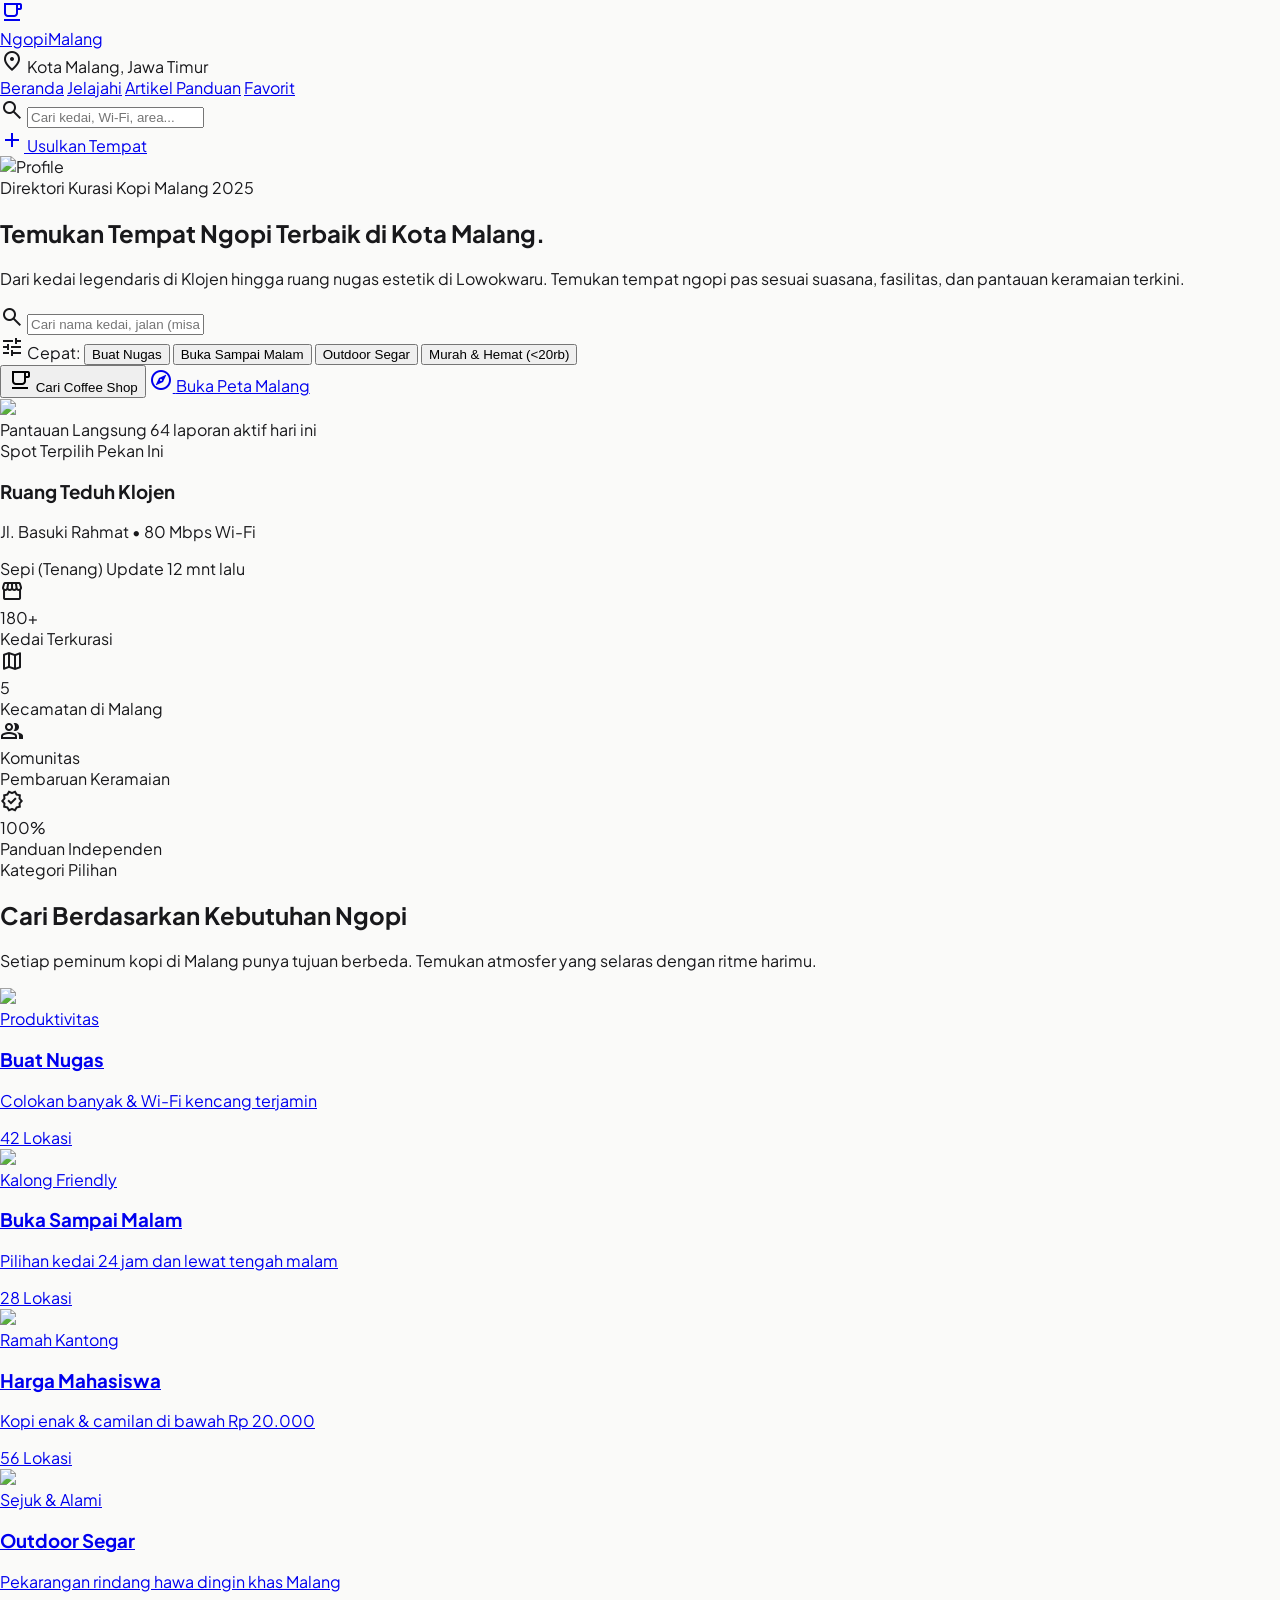
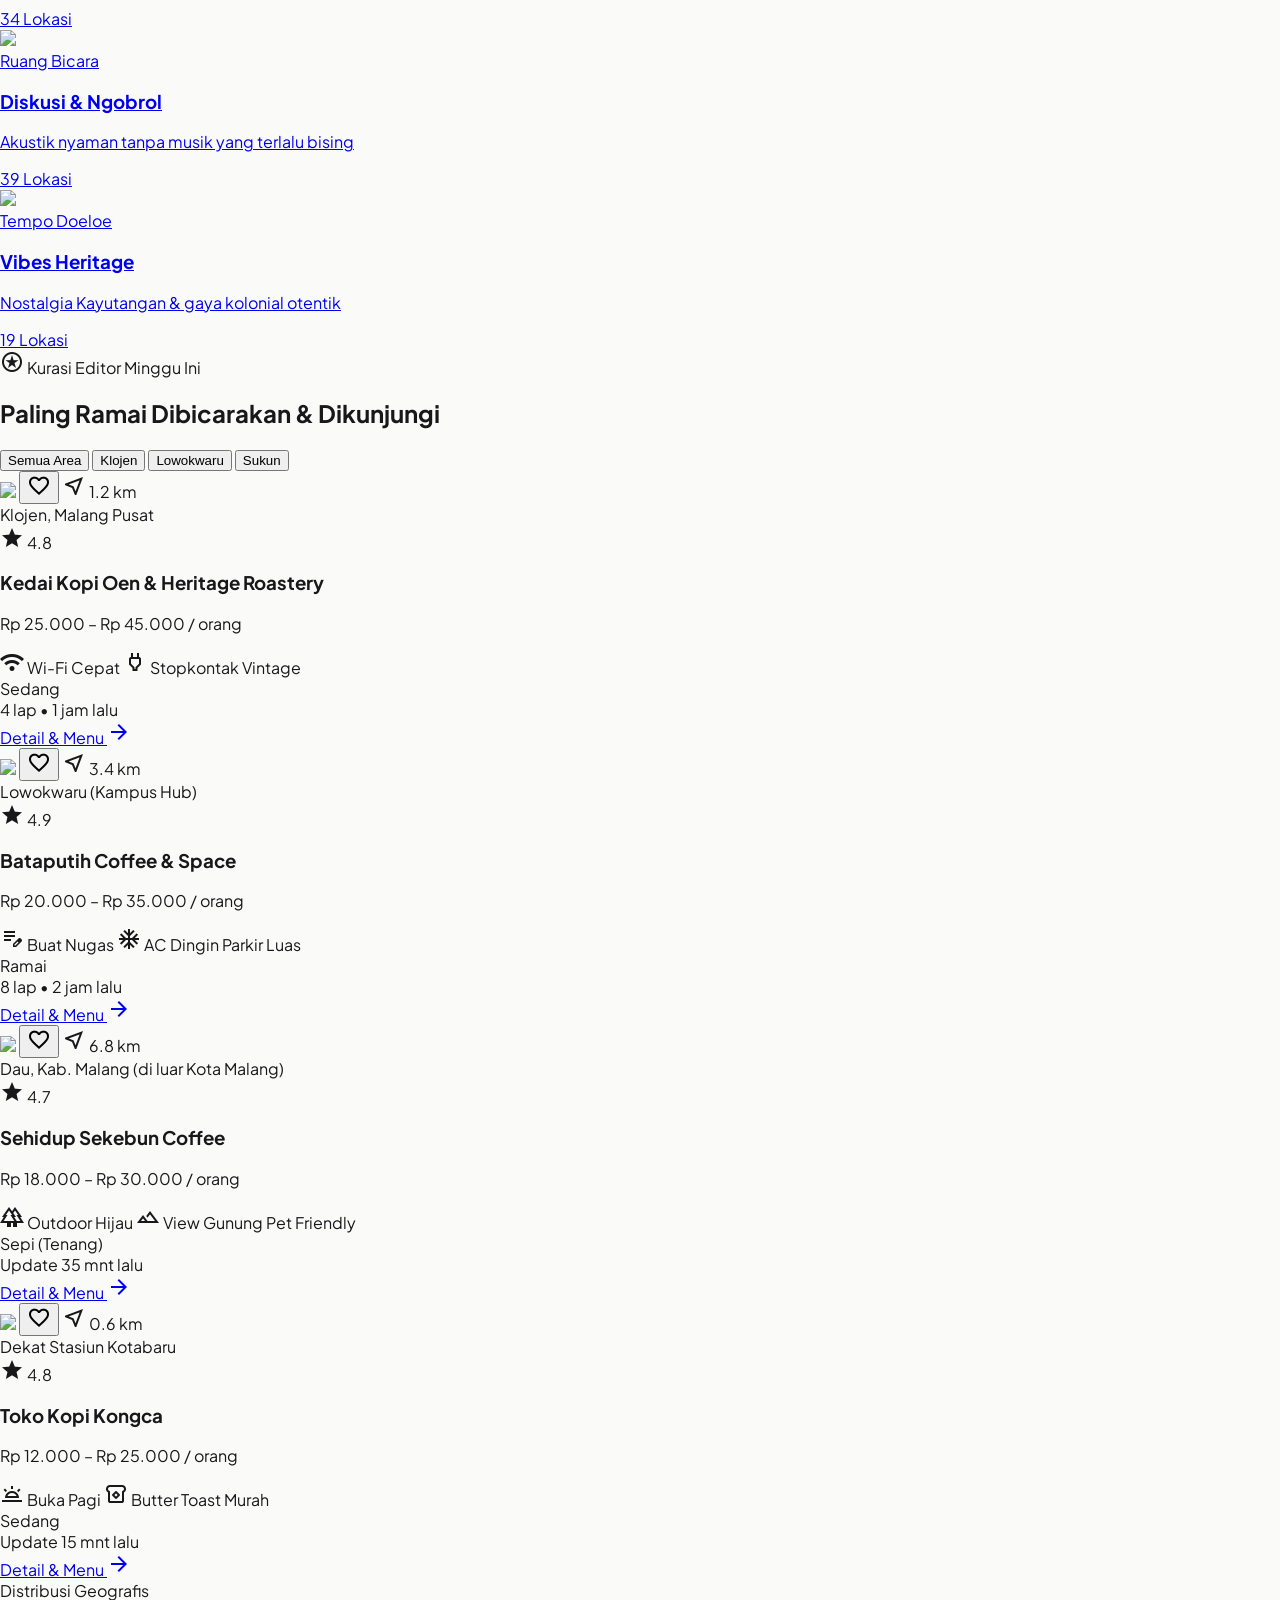
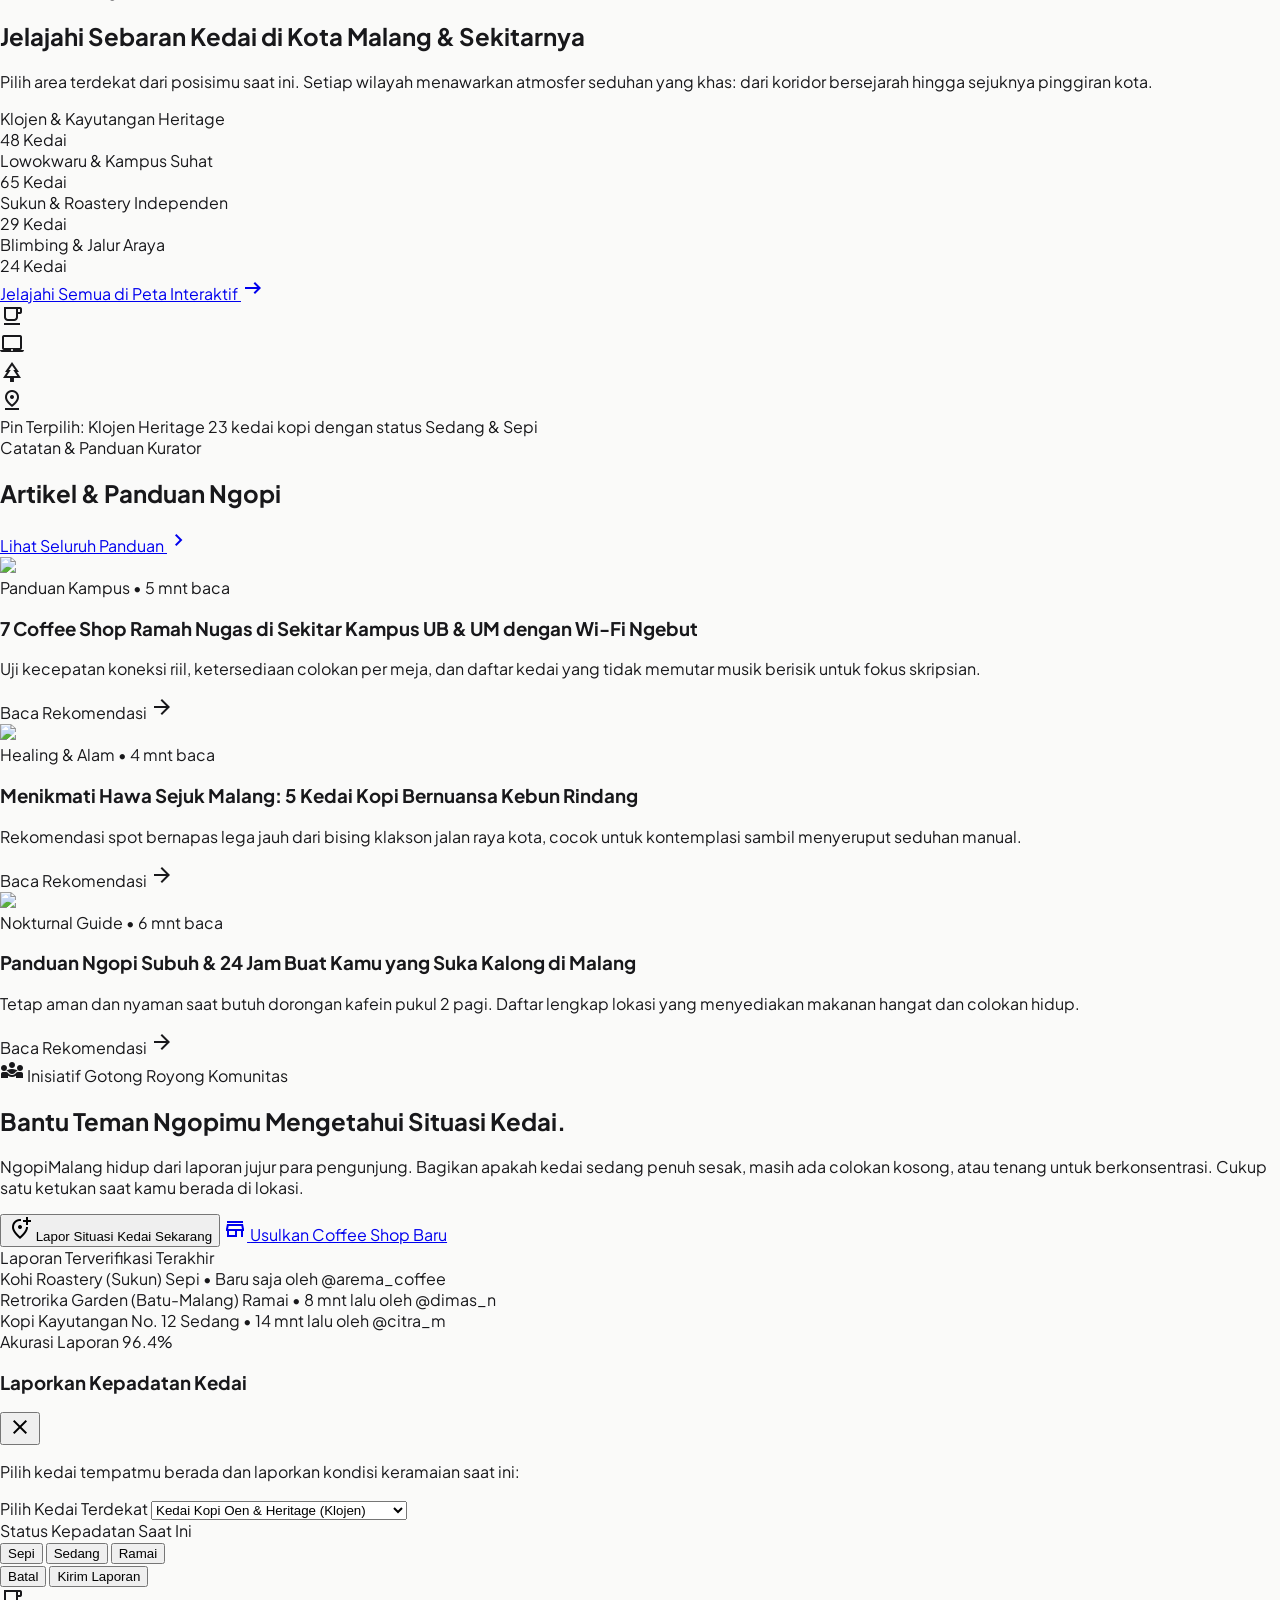
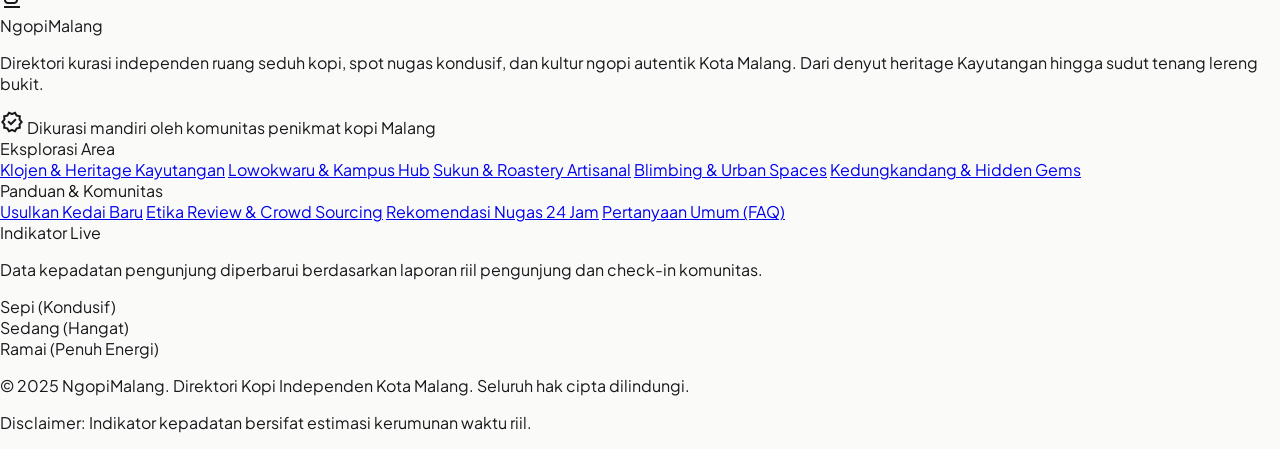
==== index.html @ 53bb214f "Add NgopiMalang homepage" ====
<!DOCTYPE html>

<html lang="id"><head>
<meta charset="utf-8"/>
<meta content="width=device-width, initial-scale=1.0" name="viewport"/>
<meta content="web_standard" name="shell-type"/>
<title>NgopiMalang - Direktori Tempat Ngopi Terbaik di Malang</title>
<link href="https://fonts.googleapis.com" rel="preconnect"/>
<link crossorigin="" href="https://fonts.gstatic.com" rel="preconnect"/>
<!-- Modern, sleek typography: Plus Jakarta Sans & Space Grotesk / Inter accents -->
<link href="https://fonts.googleapis.com/css2?family=Plus+Jakarta+Sans:wght@300;400;500;600;700;800&amp;family=Space+Grotesk:wght@500;600;700&amp;display=swap" rel="stylesheet"/>
<link href="https://fonts.googleapis.com/css2?family=Material+Symbols+Outlined:opsz,wght,FILL,GRAD@20..48,100..700,0..1,-50..200" rel="stylesheet"/>
<style>
    @layer base {
      html, body {
        margin: 0;
        padding: 0;
        font-family: 'Plus Jakarta Sans', -apple-system, BlinkMacSystemFont, sans-serif;
        background-color: #FAFAF9;
        color: #18181B;
      }
      body { overscroll-behavior: none; }
    }
    ::-webkit-scrollbar { display: none; }
  </style>
<script src="https://cdn.tailwindcss.com?plugins=forms,container-queries"></script>
<script id="tailwind-config">
    tailwind.config = {
      darkMode: "class",
      theme: {
        extend: {
          fontFamily: {
            sans: ['"Plus Jakarta Sans"', 'sans-serif'],
            display: ['"Plus Jakarta Sans"', 'sans-serif'],
            mono: ['"Space Grotesk"', 'monospace']
          },
          colors: {
            brand: {
              50: '#FDF8F3',
              100: '#F7EDE2',
              500: '#C26D2D',
              600: '#9A4C15',
              800: '#5F2D07',
              900: '#3D1B02'
            }
          }
        }
      }
    };
  </script>
</head>
<body class="bg-[#FAFAF9] text-[#18181B] antialiased selection:bg-[#EAE0D5] selection:text-[#18181B]">
<!-- TOP MINIMAL HEADER -->
<header class="fixed top-0 w-full z-50 bg-[#FAFAF9]/85 backdrop-blur-md border-b border-zinc-200/70">
<div class="max-w-[1240px] mx-auto px-5 lg:px-8 h-16 flex items-center justify-between gap-4">
<div class="flex items-center gap-6">
<a class="flex items-center gap-2.5 group" data-path="beranda" href="#">
<div class="w-8 h-8 rounded-lg bg-zinc-900 flex items-center justify-center text-white shadow-xs">
<span class="material-symbols-outlined text-[19px]">local_cafe</span>
</div>
<span class="text-[17px] font-bold tracking-tight text-zinc-900 font-sans group-hover:text-zinc-700 transition-colors">NgopiMalang</span>
</a>
<div class="hidden xl:flex items-center gap-1.5 px-2.5 py-1 rounded-full bg-zinc-100 border border-zinc-200/60 text-zinc-600 text-xs font-medium">
<span class="material-symbols-outlined text-[14px] text-zinc-400">location_on</span>
<span>Kota Malang, Jawa Timur</span>
</div>
</div>
<!-- Navigation pill -->
<nav class="hidden md:flex items-center gap-1 px-1.5 py-1 rounded-full bg-zinc-100/90 border border-zinc-200/70 text-xs font-medium text-zinc-600">
<a aria-current="page" class="px-3.5 py-1 rounded-full bg-white text-zinc-950 font-semibold shadow-xs" data-path="beranda" href="#">Beranda</a>
<a class="px-3.5 py-1 rounded-full hover:text-zinc-950 transition-colors" data-path="jelajahi" href="#">Jelajahi</a>
<a class="px-3.5 py-1 rounded-full hover:text-zinc-950 transition-colors" data-path="artikel-panduan" href="#">Artikel Panduan</a>
<a class="px-3.5 py-1 rounded-full hover:text-zinc-950 transition-colors" data-path="favorit" href="#">Favorit</a>
</nav>
<!-- Right Actions -->
<div class="flex items-center gap-3">
<div class="hidden sm:flex items-center relative">
<span class="material-symbols-outlined absolute left-3 text-zinc-400 text-[18px]">search</span>
<input class="w-48 lg:w-56 pl-9 pr-3 py-1.5 bg-white border border-zinc-200/80 rounded-full text-xs text-zinc-900 placeholder:text-zinc-400 focus:outline-none focus:border-zinc-400 focus:ring-1 focus:ring-zinc-400 transition-all shadow-xs" placeholder="Cari kedai, Wi-Fi, area..." type="text"/>
</div>
<a class="inline-flex items-center gap-1.5 px-3.5 py-1.5 bg-zinc-900 hover:bg-zinc-800 text-white text-xs font-semibold rounded-full transition-all shadow-xs" data-path="usulkan-tempat" href="#">
<span class="material-symbols-outlined text-[15px]">add</span>
<span>Usulkan Tempat</span>
</a>
<div class="flex items-center pl-1">
<img alt="Profile" class="w-7 h-7 rounded-full object-cover ring-1 ring-zinc-200" src="https://lh3.googleusercontent.com/aida-public/[base64]"/>
</div>
</div>
</div>
</header>
<main class="w-full pt-16">
<!-- HERO SECTION: Ultra-Clean Minimalist Editorial -->
<section class="w-full relative border-b border-zinc-200/80 bg-white">
<div class="max-w-[1240px] mx-auto px-5 lg:px-8 pt-14 pb-16 lg:pt-20 lg:pb-20">
<div class="grid grid-cols-1 lg:grid-cols-12 gap-10 lg:gap-14 items-center">
<!-- Hero Text & Search Box -->
<div class="lg:col-span-7 flex flex-col">
<div class="inline-flex items-center gap-2 px-3 py-1 rounded-full bg-zinc-100 border border-zinc-200 text-zinc-700 text-[11px] font-semibold uppercase tracking-wider w-fit mb-5">
<span class="w-1.5 h-1.5 rounded-full bg-emerald-600 animate-pulse"></span>
              Direktori Kurasi Kopi Malang 2025
            </div>
<h1 class="text-4xl sm:text-5xl lg:text-[54px] font-bold text-zinc-900 tracking-tight leading-[1.12] mb-4">
              Temukan Tempat Ngopi Terbaik di Kota Malang.
            </h1>
<p class="text-base sm:text-lg text-zinc-600 leading-relaxed max-w-xl mb-8">
              Dari kedai legendaris di Klojen hingga ruang nugas estetik di Lowokwaru. Temukan tempat ngopi pas sesuai suasana, fasilitas, dan pantauan keramaian terkini.
            </p>
<!-- Search Panel Minimal Card -->
<div class="bg-zinc-50 border border-zinc-200/90 rounded-2xl p-4 sm:p-5 shadow-xs flex flex-col gap-4">
<div class="relative flex items-center">
<span class="material-symbols-outlined absolute left-3.5 text-zinc-400 text-[20px]">search</span>
<input class="w-full pl-10 pr-4 py-2.5 bg-white border border-zinc-200/90 rounded-xl text-sm text-zinc-900 placeholder:text-zinc-400 focus:outline-none focus:border-zinc-400 focus:ring-1 focus:ring-zinc-400 transition-all shadow-xs" id="hero-search-input" placeholder="Cari nama kedai, jalan (misal: Soekarno-Hatta, Ijen), atau area..." type="text"/>
</div>
<!-- Quick Filter Pills -->
<div class="flex flex-wrap items-center gap-2 text-zinc-600 text-xs">
<span class="font-medium text-zinc-400 mr-1 flex items-center gap-1">
<span class="material-symbols-outlined text-[14px]">tune</span> Cepat:
                </span>
<button class="filter-pill px-3 py-1 rounded-full bg-white border border-zinc-200 hover:border-zinc-300 hover:text-zinc-900 font-medium transition-all" onclick="toggleQuickFilter(this, 'nugas')">
                  Buat Nugas
                </button>
<button class="filter-pill px-3 py-1 rounded-full bg-white border border-zinc-200 hover:border-zinc-300 hover:text-zinc-900 font-medium transition-all" onclick="toggleQuickFilter(this, '24jam')">
                  Buka Sampai Malam
                </button>
<button class="filter-pill px-3 py-1 rounded-full bg-white border border-zinc-200 hover:border-zinc-300 hover:text-zinc-900 font-medium transition-all" onclick="toggleQuickFilter(this, 'outdoor')">
                  Outdoor Segar
                </button>
<button class="filter-pill px-3 py-1 rounded-full bg-white border border-zinc-200 hover:border-zinc-300 hover:text-zinc-900 font-medium transition-all" onclick="toggleQuickFilter(this, 'hemat')">
                  Murah &amp; Hemat (&lt;20rb)
                </button>
</div>
<!-- CTA Row -->
<div class="flex flex-col sm:flex-row items-stretch sm:items-center gap-3 pt-1 border-t border-zinc-200/60">
<button class="flex-1 inline-flex items-center justify-center gap-2 px-5 py-2.5 bg-zinc-900 hover:bg-zinc-800 text-white text-xs font-semibold rounded-xl shadow-xs transition-all active:scale-[0.99]" onclick="triggerSearch()">
<span class="material-symbols-outlined text-[18px]">local_cafe</span>
<span>Cari Coffee Shop</span>
</button>
<a class="inline-flex items-center justify-center gap-2 px-5 py-2.5 bg-white border border-zinc-200 hover:bg-zinc-100/70 text-zinc-800 text-xs font-semibold rounded-xl transition-all" href="#peta-mini">
<span class="material-symbols-outlined text-[18px] text-zinc-500">explore</span>
<span>Buka Peta Malang</span>
</a>
</div>
</div>
</div>
<!-- Hero Right: Refined Clean Card Mosaic -->
<div class="lg:col-span-5 relative">
<div class="relative mx-auto max-w-[440px] aspect-[4/5] rounded-2xl overflow-hidden border border-zinc-200 shadow-md bg-zinc-100 group">
<img class="w-full h-full object-cover transition-transform duration-700 group-hover:scale-105" data-alt="Interior of an artisanal heritage coffee shop in Malang East Java, warm soft morning sunlight streaming through Dutch colonial arch windows, barista preparing pour over coffee on solid teak wood counter, guests sitting on vintage wicker chairs with laptops and ceramics mugs, warm latte foam tones and terracotta brick accents." src="https://lh3.googleusercontent.com/aida-public/[base64]"/>
<div class="absolute inset-0 bg-gradient-to-t from-zinc-950/80 via-zinc-950/20 to-transparent"></div>
<!-- Top Live Chip -->
<div class="absolute top-4 left-4 px-3 py-1.5 bg-white/95 backdrop-blur-md border border-zinc-200/80 rounded-xl shadow-xs flex items-center gap-2">
<span class="w-2 h-2 rounded-full bg-emerald-500 animate-ping"></span>
<div class="flex flex-col">
<span class="text-[11px] font-bold text-zinc-900 leading-tight">Pantauan Langsung</span>
<span class="text-[10px] text-zinc-500">64 laporan aktif hari ini</span>
</div>
</div>
<!-- Bottom Floating Information Card -->
<div class="absolute bottom-4 left-4 right-4 p-4 bg-white/95 backdrop-blur-md rounded-xl border border-zinc-200/80 shadow-md">
<div class="flex items-center justify-between">
<div>
<span class="text-[10px] font-bold text-amber-700 tracking-wider uppercase">Spot Terpilih Pekan Ini</span>
<h3 class="text-sm font-bold text-zinc-900 mt-0.5">Ruang Teduh Klojen</h3>
<p class="text-xs text-zinc-500 mt-0.5">Jl. Basuki Rahmat • 80 Mbps Wi-Fi</p>
</div>
<div class="flex flex-col items-end">
<span class="px-2 py-0.5 rounded-full bg-emerald-50 text-emerald-700 border border-emerald-200/60 text-[11px] font-semibold flex items-center gap-1">
<span class="w-1.5 h-1.5 rounded-full bg-emerald-600"></span> Sepi (Tenang)
                    </span>
<span class="text-[10px] text-zinc-400 mt-1">Update 12 mnt lalu</span>
</div>
</div>
</div>
</div>
</div>
</div>
<!-- Metric Bar: Minimalist 4-Column Grid -->
<div class="mt-14 pt-8 border-t border-zinc-100 grid grid-cols-2 md:grid-cols-4 gap-4">
<div class="flex items-center gap-3.5 p-3 rounded-xl bg-zinc-50 border border-zinc-200/60">
<div class="w-10 h-10 rounded-lg bg-white border border-zinc-200/80 flex items-center justify-center text-zinc-700 shadow-xs">
<span class="material-symbols-outlined text-[20px]">storefront</span>
</div>
<div>
<div class="text-lg font-bold text-zinc-900 leading-tight">180+</div>
<div class="text-xs text-zinc-500">Kedai Terkurasi</div>
</div>
</div>
<div class="flex items-center gap-3.5 p-3 rounded-xl bg-zinc-50 border border-zinc-200/60">
<div class="w-10 h-10 rounded-lg bg-white border border-zinc-200/80 flex items-center justify-center text-zinc-700 shadow-xs">
<span class="material-symbols-outlined text-[20px]">map</span>
</div>
<div>
<div class="text-lg font-bold text-zinc-900 leading-tight">5</div>
<div class="text-xs text-zinc-500">Kecamatan di Malang</div>
</div>
</div>
<div class="flex items-center gap-3.5 p-3 rounded-xl bg-zinc-50 border border-zinc-200/60">
<div class="w-10 h-10 rounded-lg bg-white border border-zinc-200/80 flex items-center justify-center text-zinc-700 shadow-xs">
<span class="material-symbols-outlined text-[20px]">group</span>
</div>
<div>
<div class="text-lg font-bold text-zinc-900 leading-tight">Komunitas</div>
<div class="text-xs text-zinc-500">Pembaruan Keramaian</div>
</div>
</div>
<div class="flex items-center gap-3.5 p-3 rounded-xl bg-zinc-50 border border-zinc-200/60">
<div class="w-10 h-10 rounded-lg bg-white border border-zinc-200/80 flex items-center justify-center text-zinc-700 shadow-xs">
<span class="material-symbols-outlined text-[20px]">verified</span>
</div>
<div>
<div class="text-lg font-bold text-zinc-900 leading-tight">100%</div>
<div class="text-xs text-zinc-500">Panduan Independen</div>
</div>
</div>
</div>
</div>
</section>
<!-- KATEGORI REKOMENDASI UNGGULAN -->
<section class="w-full max-w-[1240px] mx-auto px-5 lg:px-8 py-16">
<div class="flex flex-col md:flex-row md:items-end justify-between gap-4 mb-8">
<div>
<span class="text-xs font-bold text-amber-700 uppercase tracking-widest">Kategori Pilihan</span>
<h2 class="text-2xl sm:text-3xl font-bold text-zinc-900 tracking-tight mt-1">Cari Berdasarkan Kebutuhan Ngopi</h2>
</div>
<p class="text-sm text-zinc-500 max-w-md">
          Setiap peminum kopi di Malang punya tujuan berbeda. Temukan atmosfer yang selaras dengan ritme harimu.
        </p>
</div>
<div class="grid grid-cols-1 sm:grid-cols-2 lg:grid-cols-3 gap-4">
<!-- 1: Buat Nugas -->
<a class="group p-4 bg-white border border-zinc-200/80 rounded-2xl hover:border-zinc-300 hover:shadow-sm transition-all flex items-center gap-4" href="#">
<div class="w-16 h-16 rounded-xl overflow-hidden shrink-0 bg-zinc-100 border border-zinc-200/60">
<img class="w-full h-full object-cover group-hover:scale-105 transition-transform duration-500" data-alt="Cozy wooden workspace cafe interior in Malang with a student typing on a laptop, notebooks, high-speed Wi-Fi router symbol nearby, clean desk and cold brew coffee glass, warm natural side lighting." src="https://lh3.googleusercontent.com/aida-public/[base64]"/>
</div>
<div class="flex flex-col min-w-0">
<span class="text-[11px] font-semibold text-zinc-400 uppercase tracking-wide">Produktivitas</span>
<h3 class="text-sm font-bold text-zinc-900 truncate group-hover:text-amber-800 transition-colors">Buat Nugas</h3>
<p class="text-xs text-zinc-500 truncate mt-0.5">Colokan banyak &amp; Wi-Fi kencang terjamin</p>
<span class="text-[11px] font-medium text-zinc-400 mt-1">42 Lokasi</span>
</div>
</a>
<!-- 2: Buka Sampai Malam -->
<a class="group p-4 bg-white border border-zinc-200/80 rounded-2xl hover:border-zinc-300 hover:shadow-sm transition-all flex items-center gap-4" href="#">
<div class="w-16 h-16 rounded-xl overflow-hidden shrink-0 bg-zinc-100 border border-zinc-200/60">
<img class="w-full h-full object-cover group-hover:scale-105 transition-transform duration-500" data-alt="Atmospheric midnight coffee bar in Malang with amber incandescent pendant lamps, warm moody shadows, steam rising from espresso machine, nocturnal quiet ambience." src="https://lh3.googleusercontent.com/aida-public/[base64]"/>
</div>
<div class="flex flex-col min-w-0">
<span class="text-[11px] font-semibold text-zinc-400 uppercase tracking-wide">Kalong Friendly</span>
<h3 class="text-sm font-bold text-zinc-900 truncate group-hover:text-amber-800 transition-colors">Buka Sampai Malam</h3>
<p class="text-xs text-zinc-500 truncate mt-0.5">Pilihan kedai 24 jam dan lewat tengah malam</p>
<span class="text-[11px] font-medium text-zinc-400 mt-1">28 Lokasi</span>
</div>
</a>
<!-- 3: Harga Mahasiswa -->
<a class="group p-4 bg-white border border-zinc-200/80 rounded-2xl hover:border-zinc-300 hover:shadow-sm transition-all flex items-center gap-4" href="#">
<div class="w-16 h-16 rounded-xl overflow-hidden shrink-0 bg-zinc-100 border border-zinc-200/60">
<img class="w-full h-full object-cover group-hover:scale-105 transition-transform duration-500" data-alt="Budget friendly campus coffee counter with glasses of es kopi susu, fried snacks pisang goreng on banana leaf, rustic minimalist Malang student hangout setting." src="https://lh3.googleusercontent.com/aida-public/[base64]"/>
</div>
<div class="flex flex-col min-w-0">
<span class="text-[11px] font-semibold text-zinc-400 uppercase tracking-wide">Ramah Kantong</span>
<h3 class="text-sm font-bold text-zinc-900 truncate group-hover:text-amber-800 transition-colors">Harga Mahasiswa</h3>
<p class="text-xs text-zinc-500 truncate mt-0.5">Kopi enak &amp; camilan di bawah Rp 20.000</p>
<span class="text-[11px] font-medium text-zinc-400 mt-1">56 Lokasi</span>
</div>
</a>
<!-- 4: Outdoor Segar -->
<a class="group p-4 bg-white border border-zinc-200/80 rounded-2xl hover:border-zinc-300 hover:shadow-sm transition-all flex items-center gap-4" href="#">
<div class="w-16 h-16 rounded-xl overflow-hidden shrink-0 bg-zinc-100 border border-zinc-200/60">
<img class="w-full h-full object-cover group-hover:scale-105 transition-transform duration-500" data-alt="Lush tropical garden coffee shop patio in Malang hillside with shady trembesi trees, wooden benches on pea gravel ground, cool misty afternoon mountain breeze vibes." src="https://lh3.googleusercontent.com/aida-public/[base64]"/>
</div>
<div class="flex flex-col min-w-0">
<span class="text-[11px] font-semibold text-zinc-400 uppercase tracking-wide">Sejuk &amp; Alami</span>
<h3 class="text-sm font-bold text-zinc-900 truncate group-hover:text-amber-800 transition-colors">Outdoor Segar</h3>
<p class="text-xs text-zinc-500 truncate mt-0.5">Pekarangan rindang hawa dingin khas Malang</p>
<span class="text-[11px] font-medium text-zinc-400 mt-1">34 Lokasi</span>
</div>
</a>
<!-- 5: Diskusi & Ngobrol -->
<a class="group p-4 bg-white border border-zinc-200/80 rounded-2xl hover:border-zinc-300 hover:shadow-sm transition-all flex items-center gap-4" href="#">
<div class="w-16 h-16 rounded-xl overflow-hidden shrink-0 bg-zinc-100 border border-zinc-200/60">
<img class="w-full h-full object-cover group-hover:scale-105 transition-transform duration-500" data-alt="Warm intimate coffee conversation area with deep armchairs, low wooden coffee tables, soft background acoustic jazz vibe in a serene modern cafe in Malang." src="https://lh3.googleusercontent.com/aida-public/[base64]"/>
</div>
<div class="flex flex-col min-w-0">
<span class="text-[11px] font-semibold text-zinc-400 uppercase tracking-wide">Ruang Bicara</span>
<h3 class="text-sm font-bold text-zinc-900 truncate group-hover:text-amber-800 transition-colors">Diskusi &amp; Ngobrol</h3>
<p class="text-xs text-zinc-500 truncate mt-0.5">Akustik nyaman tanpa musik yang terlalu bising</p>
<span class="text-[11px] font-medium text-zinc-400 mt-1">39 Lokasi</span>
</div>
</a>
<!-- 6: Vibes Heritage -->
<a class="group p-4 bg-white border border-zinc-200/80 rounded-2xl hover:border-zinc-300 hover:shadow-sm transition-all flex items-center gap-4" href="#">
<div class="w-16 h-16 rounded-xl overflow-hidden shrink-0 bg-zinc-100 border border-zinc-200/60">
<img class="w-full h-full object-cover group-hover:scale-105 transition-transform duration-500" data-alt="Classic Dutch colonial heritage coffee house in Kayutangan Malang, monochrome encaustic cement floor tiles, antique wooden clocks, sepia photographs, art deco aesthetics." src="https://lh3.googleusercontent.com/aida-public/[base64]"/>
</div>
<div class="flex flex-col min-w-0">
<span class="text-[11px] font-semibold text-zinc-400 uppercase tracking-wide">Tempo Doeloe</span>
<h3 class="text-sm font-bold text-zinc-900 truncate group-hover:text-amber-800 transition-colors">Vibes Heritage</h3>
<p class="text-xs text-zinc-500 truncate mt-0.5">Nostalgia Kayutangan &amp; gaya kolonial otentik</p>
<span class="text-[11px] font-medium text-zinc-400 mt-1">19 Lokasi</span>
</div>
</a>
</div>
</section>
<!-- KURASI PILIHAN EDITOR: PALING POPULER MINGGU INI -->
<section class="w-full bg-white border-y border-zinc-200/80 py-16">
<div class="max-w-[1240px] mx-auto px-5 lg:px-8">
<!-- Header & Filter segment -->
<div class="flex flex-col md:flex-row md:items-end justify-between gap-4 mb-8">
<div>
<div class="flex items-center gap-1.5 text-xs font-bold text-amber-700 uppercase tracking-wider mb-1">
<span class="material-symbols-outlined text-[16px]">stars</span>
<span>Kurasi Editor Minggu Ini</span>
</div>
<h2 class="text-2xl sm:text-3xl font-bold text-zinc-900 tracking-tight">Paling Ramai Dibicarakan &amp; Dikunjungi</h2>
</div>
<!-- Segments -->
<div class="flex items-center gap-1 p-1 bg-zinc-100 rounded-xl border border-zinc-200/80">
<button class="px-3 py-1 rounded-lg bg-white text-zinc-950 font-semibold text-xs shadow-xs">Semua Area</button>
<button class="px-3 py-1 rounded-lg text-zinc-600 hover:text-zinc-900 text-xs font-medium transition-colors">Klojen</button>
<button class="px-3 py-1 rounded-lg text-zinc-600 hover:text-zinc-900 text-xs font-medium transition-colors">Lowokwaru</button>
<button class="px-3 py-1 rounded-lg text-zinc-600 hover:text-zinc-900 text-xs font-medium transition-colors">Sukun</button>
</div>
</div>
<!-- 4 Detailed Cards -->
<div class="grid grid-cols-1 md:grid-cols-2 lg:grid-cols-4 gap-5">
<!-- Card 1 -->
<article class="flex flex-col bg-[#FAFAF9] border border-zinc-200/90 rounded-2xl overflow-hidden hover:border-zinc-300 hover:shadow-md transition-all group">
<div class="relative aspect-[16/10] overflow-hidden bg-zinc-100">
<img class="w-full h-full object-cover group-hover:scale-105 transition-transform duration-500" data-alt="Colonial style cafe in Klojen Malang with teak furniture, warm chandeliers, barista pouring manual brew V60 in glass server, antique tiled floors, cozy heritage ambiance." src="https://lh3.googleusercontent.com/aida-public/[base64]"/>
<button aria-label="Simpan Favorit" class="absolute top-2.5 right-2.5 w-7 h-7 rounded-full bg-white/90 backdrop-blur-sm border border-zinc-200/60 flex items-center justify-center text-zinc-700 hover:text-rose-600 shadow-xs transition-colors" onclick="toggleBookmark(this)">
<span class="material-symbols-outlined text-[16px]">favorite_border</span>
</button>
<span class="absolute bottom-2.5 left-2.5 px-2 py-0.5 rounded-full bg-zinc-900/80 backdrop-blur-sm text-white text-[11px] font-medium flex items-center gap-1">
<span class="material-symbols-outlined text-[12px]">near_me</span> 1.2 km
              </span>
</div>
<div class="p-4 flex flex-col flex-1 justify-between gap-3 bg-white">
<div>
<div class="flex items-center justify-between text-xs mb-1">
<span class="font-medium text-zinc-500">Klojen, Malang Pusat</span>
<div class="flex items-center gap-1 text-zinc-900 font-semibold text-xs">
<span class="material-symbols-outlined text-[14px] text-amber-500" style="font-variation-settings: 'FILL' 1;">star</span>
<span>4.8</span>
</div>
</div>
<h3 class="text-sm font-bold text-zinc-900 line-clamp-1 group-hover:text-amber-800 transition-colors">
                  Kedai Kopi Oen &amp; Heritage Roastery
                </h3>
<p class="text-xs text-zinc-500 mt-0.5">
                  Rp 25.000 – Rp 45.000 / orang
                </p>
<div class="flex flex-wrap gap-1.5 mt-2.5">
<span class="px-2 py-0.5 rounded-md bg-zinc-100 text-zinc-600 text-[11px] font-medium flex items-center gap-1">
<span class="material-symbols-outlined text-[12px]">wifi</span> Wi-Fi Cepat
                  </span>
<span class="px-2 py-0.5 rounded-md bg-zinc-100 text-zinc-600 text-[11px] font-medium flex items-center gap-1">
<span class="material-symbols-outlined text-[12px]">power</span> Stopkontak
                  </span>
<span class="px-2 py-0.5 rounded-md bg-zinc-100 text-zinc-600 text-[11px] font-medium">Vintage</span>
</div>
</div>
<div class="pt-2 border-t border-zinc-100">
<div class="px-2.5 py-1.5 rounded-lg bg-amber-50/80 border border-amber-200/60 flex items-center justify-between text-xs">
<div class="flex items-center gap-1.5">
<span class="w-2 h-2 rounded-full bg-amber-600 animate-pulse"></span>
<span class="text-amber-800 font-semibold text-[11px]">Sedang</span>
</div>
<span class="text-amber-700/80 text-[10px]">4 lap • 1 jam lalu</span>
</div>
<a class="mt-2 w-full py-1.5 bg-zinc-50 hover:bg-zinc-100 border border-zinc-200 text-zinc-800 text-xs font-semibold rounded-lg flex items-center justify-center gap-1 transition-colors" href="#">
<span>Detail &amp; Menu</span>
<span class="material-symbols-outlined text-[14px]">arrow_forward</span>
</a>
</div>
</div>
</article>
<!-- Card 2 -->
<article class="flex flex-col bg-[#FAFAF9] border border-zinc-200/90 rounded-2xl overflow-hidden hover:border-zinc-300 hover:shadow-md transition-all group">
<div class="relative aspect-[16/10] overflow-hidden bg-zinc-100">
<img class="w-full h-full object-cover group-hover:scale-105 transition-transform duration-500" data-alt="Modern spacious student co-working cafe Bataputih in Lowokwaru Malang, white exposed bricks, large communal oak tables, young people studying with iced coffees, air-conditioned well-lit room." src="https://lh3.googleusercontent.com/aida-public/[base64]"/>
<button aria-label="Simpan Favorit" class="absolute top-2.5 right-2.5 w-7 h-7 rounded-full bg-white/90 backdrop-blur-sm border border-zinc-200/60 flex items-center justify-center text-zinc-700 hover:text-rose-600 shadow-xs transition-colors" onclick="toggleBookmark(this)">
<span class="material-symbols-outlined text-[16px]">favorite_border</span>
</button>
<span class="absolute bottom-2.5 left-2.5 px-2 py-0.5 rounded-full bg-zinc-900/80 backdrop-blur-sm text-white text-[11px] font-medium flex items-center gap-1">
<span class="material-symbols-outlined text-[12px]">near_me</span> 3.4 km
              </span>
</div>
<div class="p-4 flex flex-col flex-1 justify-between gap-3 bg-white">
<div>
<div class="flex items-center justify-between text-xs mb-1">
<span class="font-medium text-zinc-500">Lowokwaru (Kampus Hub)</span>
<div class="flex items-center gap-1 text-zinc-900 font-semibold text-xs">
<span class="material-symbols-outlined text-[14px] text-amber-500" style="font-variation-settings: 'FILL' 1;">star</span>
<span>4.9</span>
</div>
</div>
<h3 class="text-sm font-bold text-zinc-900 line-clamp-1 group-hover:text-amber-800 transition-colors">
                  Bataputih Coffee &amp; Space
                </h3>
<p class="text-xs text-zinc-500 mt-0.5">
                  Rp 20.000 – Rp 35.000 / orang
                </p>
<div class="flex flex-wrap gap-1.5 mt-2.5">
<span class="px-2 py-0.5 rounded-md bg-zinc-100 text-zinc-600 text-[11px] font-medium flex items-center gap-1">
<span class="material-symbols-outlined text-[12px]">edit_note</span> Buat Nugas
                  </span>
<span class="px-2 py-0.5 rounded-md bg-zinc-100 text-zinc-600 text-[11px] font-medium flex items-center gap-1">
<span class="material-symbols-outlined text-[12px]">ac_unit</span> AC Dingin
                  </span>
<span class="px-2 py-0.5 rounded-md bg-zinc-100 text-zinc-600 text-[11px] font-medium">Parkir Luas</span>
</div>
</div>
<div class="pt-2 border-t border-zinc-100">
<div class="px-2.5 py-1.5 rounded-lg bg-rose-50/80 border border-rose-200/60 flex items-center justify-between text-xs">
<div class="flex items-center gap-1.5">
<span class="w-2 h-2 rounded-full bg-rose-600 animate-pulse"></span>
<span class="text-rose-800 font-semibold text-[11px]">Ramai</span>
</div>
<span class="text-rose-700/80 text-[10px]">8 lap • 2 jam lalu</span>
</div>
<a class="mt-2 w-full py-1.5 bg-zinc-50 hover:bg-zinc-100 border border-zinc-200 text-zinc-800 text-xs font-semibold rounded-lg flex items-center justify-center gap-1 transition-colors" href="#">
<span>Detail &amp; Menu</span>
<span class="material-symbols-outlined text-[14px]">arrow_forward</span>
</a>
</div>
</div>
</article>
<!-- Card 3 -->
<article class="flex flex-col bg-[#FAFAF9] border border-zinc-200/90 rounded-2xl overflow-hidden hover:border-zinc-300 hover:shadow-md transition-all group">
<div class="relative aspect-[16/10] overflow-hidden bg-zinc-100">
<img class="w-full h-full object-cover group-hover:scale-105 transition-transform duration-500" data-alt="Scenic outdoor terrace cafe on Malang hillside, panoramic views of Mount Panderman and tea plantations, pine trees, rustic wooden tables, mild afternoon haze." src="https://lh3.googleusercontent.com/aida-public/[base64]"/>
<button aria-label="Simpan Favorit" class="absolute top-2.5 right-2.5 w-7 h-7 rounded-full bg-white/90 backdrop-blur-sm border border-zinc-200/60 flex items-center justify-center text-zinc-700 hover:text-rose-600 shadow-xs transition-colors" onclick="toggleBookmark(this)">
<span class="material-symbols-outlined text-[16px]">favorite_border</span>
</button>
<span class="absolute bottom-2.5 left-2.5 px-2 py-0.5 rounded-full bg-zinc-900/80 backdrop-blur-sm text-white text-[11px] font-medium flex items-center gap-1">
<span class="material-symbols-outlined text-[12px]">near_me</span> 6.8 km
              </span>
</div>
<div class="p-4 flex flex-col flex-1 justify-between gap-3 bg-white">
<div>
<div class="flex items-center justify-between text-xs mb-1">
<span class="font-medium text-zinc-500">Dau, Kab. Malang (di luar Kota Malang)</span>
<div class="flex items-center gap-1 text-zinc-900 font-semibold text-xs">
<span class="material-symbols-outlined text-[14px] text-amber-500" style="font-variation-settings: 'FILL' 1;">star</span>
<span>4.7</span>
</div>
</div>
<h3 class="text-sm font-bold text-zinc-900 line-clamp-1 group-hover:text-amber-800 transition-colors">
                  Sehidup Sekebun Coffee
                </h3>
<p class="text-xs text-zinc-500 mt-0.5">
                  Rp 18.000 – Rp 30.000 / orang
                </p>
<div class="flex flex-wrap gap-1.5 mt-2.5">
<span class="px-2 py-0.5 rounded-md bg-zinc-100 text-zinc-600 text-[11px] font-medium flex items-center gap-1">
<span class="material-symbols-outlined text-[12px]">forest</span> Outdoor Hijau
                  </span>
<span class="px-2 py-0.5 rounded-md bg-zinc-100 text-zinc-600 text-[11px] font-medium flex items-center gap-1">
<span class="material-symbols-outlined text-[12px]">landscape</span> View Gunung
                  </span>
<span class="px-2 py-0.5 rounded-md bg-zinc-100 text-zinc-600 text-[11px] font-medium">Pet Friendly</span>
</div>
</div>
<div class="pt-2 border-t border-zinc-100">
<div class="px-2.5 py-1.5 rounded-lg bg-emerald-50/80 border border-emerald-200/60 flex items-center justify-between text-xs">
<div class="flex items-center gap-1.5">
<span class="w-2 h-2 rounded-full bg-emerald-600 animate-pulse"></span>
<span class="text-emerald-800 font-semibold text-[11px]">Sepi (Tenang)</span>
</div>
<span class="text-emerald-700/80 text-[10px]">Update 35 mnt lalu</span>
</div>
<a class="mt-2 w-full py-1.5 bg-zinc-50 hover:bg-zinc-100 border border-zinc-200 text-zinc-800 text-xs font-semibold rounded-lg flex items-center justify-center gap-1 transition-colors" href="#">
<span>Detail &amp; Menu</span>
<span class="material-symbols-outlined text-[14px]">arrow_forward</span>
</a>
</div>
</div>
</article>
<!-- Card 4 -->
<article class="flex flex-col bg-[#FAFAF9] border border-zinc-200/90 rounded-2xl overflow-hidden hover:border-zinc-300 hover:shadow-md transition-all group">
<div class="relative aspect-[16/10] overflow-hidden bg-zinc-100">
<img class="w-full h-full object-cover group-hover:scale-105 transition-transform duration-500" data-alt="Traditional nostalgic Chinese-Indonesian kopitiam near Kotabaru train station Malang, toast bread on grill, classic enamel cups with robusta milk coffee, morning bustling street." src="https://lh3.googleusercontent.com/aida-public/[base64]"/>
<button aria-label="Simpan Favorit" class="absolute top-2.5 right-2.5 w-7 h-7 rounded-full bg-white/90 backdrop-blur-sm border border-zinc-200/60 flex items-center justify-center text-zinc-700 hover:text-rose-600 shadow-xs transition-colors" onclick="toggleBookmark(this)">
<span class="material-symbols-outlined text-[16px]">favorite_border</span>
</button>
<span class="absolute bottom-2.5 left-2.5 px-2 py-0.5 rounded-full bg-zinc-900/80 backdrop-blur-sm text-white text-[11px] font-medium flex items-center gap-1">
<span class="material-symbols-outlined text-[12px]">near_me</span> 0.6 km
              </span>
</div>
<div class="p-4 flex flex-col flex-1 justify-between gap-3 bg-white">
<div>
<div class="flex items-center justify-between text-xs mb-1">
<span class="font-medium text-zinc-500">Dekat Stasiun Kotabaru</span>
<div class="flex items-center gap-1 text-zinc-900 font-semibold text-xs">
<span class="material-symbols-outlined text-[14px] text-amber-500" style="font-variation-settings: 'FILL' 1;">star</span>
<span>4.8</span>
</div>
</div>
<h3 class="text-sm font-bold text-zinc-900 line-clamp-1 group-hover:text-amber-800 transition-colors">
                  Toko Kopi Kongca
                </h3>
<p class="text-xs text-zinc-500 mt-0.5">
                  Rp 12.000 – Rp 25.000 / orang
                </p>
<div class="flex flex-wrap gap-1.5 mt-2.5">
<span class="px-2 py-0.5 rounded-md bg-zinc-100 text-zinc-600 text-[11px] font-medium flex items-center gap-1">
<span class="material-symbols-outlined text-[12px]">wb_twilight</span> Buka Pagi
                  </span>
<span class="px-2 py-0.5 rounded-md bg-zinc-100 text-zinc-600 text-[11px] font-medium flex items-center gap-1">
<span class="material-symbols-outlined text-[12px]">breakfast_dining</span> Butter Toast
                  </span>
<span class="px-2 py-0.5 rounded-md bg-zinc-100 text-zinc-600 text-[11px] font-medium">Murah</span>
</div>
</div>
<div class="pt-2 border-t border-zinc-100">
<div class="px-2.5 py-1.5 rounded-lg bg-amber-50/80 border border-amber-200/60 flex items-center justify-between text-xs">
<div class="flex items-center gap-1.5">
<span class="w-2 h-2 rounded-full bg-amber-600 animate-pulse"></span>
<span class="text-amber-800 font-semibold text-[11px]">Sedang</span>
</div>
<span class="text-amber-700/80 text-[10px]">Update 15 mnt lalu</span>
</div>
<a class="mt-2 w-full py-1.5 bg-zinc-50 hover:bg-zinc-100 border border-zinc-200 text-zinc-800 text-xs font-semibold rounded-lg flex items-center justify-center gap-1 transition-colors" href="#">
<span>Detail &amp; Menu</span>
<span class="material-symbols-outlined text-[14px]">arrow_forward</span>
</a>
</div>
</div>
</article>
</div>
</div>
</section>
<!-- PETA CUPLIKAN INTERAKTIF MINI: Clean Minimal Split -->
<section class="w-full max-w-[1240px] mx-auto px-5 lg:px-8 py-16" id="peta-mini">
<div class="bg-white border border-zinc-200/90 rounded-3xl p-6 lg:p-8 shadow-xs">
<div class="grid grid-cols-1 lg:grid-cols-12 gap-8 lg:gap-12 items-center">
<!-- District Text & Legend Side -->
<div class="lg:col-span-5 flex flex-col">
<span class="text-xs font-bold text-amber-700 uppercase tracking-widest mb-1">Distribusi Geografis</span>
<h2 class="text-2xl sm:text-3xl font-bold text-zinc-900 tracking-tight mb-3">
              Jelajahi Sebaran Kedai di Kota Malang & Sekitarnya
            </h2>
<p class="text-sm text-zinc-500 leading-relaxed mb-6">
              Pilih area terdekat dari posisimu saat ini. Setiap wilayah menawarkan atmosfer seduhan yang khas: dari koridor bersejarah hingga sejuknya pinggiran kota.
            </p>
<div class="flex flex-col gap-2 mb-6">
<div class="p-3 rounded-xl bg-zinc-50 border border-zinc-200/60 flex items-center justify-between text-xs">
<div class="flex items-center gap-2.5">
<span class="w-2.5 h-2.5 rounded-full bg-amber-600"></span>
<span class="font-semibold text-zinc-800">Klojen &amp; Kayutangan Heritage</span>
</div>
<span class="text-zinc-500 font-medium">48 Kedai</span>
</div>
<div class="p-3 rounded-xl bg-zinc-50 border border-zinc-200/60 flex items-center justify-between text-xs">
<div class="flex items-center gap-2.5">
<span class="w-2.5 h-2.5 rounded-full bg-emerald-600"></span>
<span class="font-semibold text-zinc-800">Lowokwaru &amp; Kampus Suhat</span>
</div>
<span class="text-zinc-500 font-medium">65 Kedai</span>
</div>
<div class="p-3 rounded-xl bg-zinc-50 border border-zinc-200/60 flex items-center justify-between text-xs">
<div class="flex items-center gap-2.5">
<span class="w-2.5 h-2.5 rounded-full bg-blue-600"></span>
<span class="font-semibold text-zinc-800">Sukun &amp; Roastery Independen</span>
</div>
<span class="text-zinc-500 font-medium">29 Kedai</span>
</div>
<div class="p-3 rounded-xl bg-zinc-50 border border-zinc-200/60 flex items-center justify-between text-xs">
<div class="flex items-center gap-2.5">
<span class="w-2.5 h-2.5 rounded-full bg-purple-600"></span>
<span class="font-semibold text-zinc-800">Blimbing &amp; Jalur Araya</span>
</div>
<span class="text-zinc-500 font-medium">24 Kedai</span>
</div>
</div>
<a class="inline-flex items-center justify-center gap-2 px-5 py-2.5 bg-zinc-900 hover:bg-zinc-800 text-white text-xs font-semibold rounded-xl transition-colors w-full sm:w-fit" href="#">
<span>Jelajahi Semua di Peta Interaktif</span>
<span class="material-symbols-outlined text-[16px]">arrow_right_alt</span>
</a>
</div>
<!-- Minimal Map View -->
<div class="lg:col-span-7">
<div class="relative w-full h-[360px] lg:h-[420px] rounded-2xl overflow-hidden border border-zinc-200 bg-zinc-100 shadow-inner">
<div class="w-full h-full bg-cover bg-center rounded-2xl" data-location="Kota Malang, Jawa Timur, Indonesia" style="background-image: url('https://lh3.googleusercontent.com/aida-public/[base64]')"></div>
<!-- Subtle Modern Map Pins -->
<div class="absolute top-[28%] left-[45%] w-8 h-8 rounded-full bg-zinc-900 text-white border-2 border-white shadow-md flex items-center justify-center animate-bounce">
<span class="material-symbols-outlined text-[15px]">local_cafe</span>
</div>
<div class="absolute top-[48%] left-[38%] w-8 h-8 rounded-full bg-emerald-700 text-white border-2 border-white shadow-md flex items-center justify-center">
<span class="material-symbols-outlined text-[15px]">laptop_mac</span>
</div>
<div class="absolute top-[35%] left-[62%] w-8 h-8 rounded-full bg-amber-700 text-white border-2 border-white shadow-md flex items-center justify-center">
<span class="material-symbols-outlined text-[15px]">park</span>
</div>
<!-- Map Overlay Card -->
<div class="absolute bottom-4 left-4 right-4 sm:right-auto sm:max-w-xs p-3 bg-white/95 backdrop-blur-md rounded-xl border border-zinc-200/90 shadow-sm flex items-center gap-3">
<div class="w-8 h-8 rounded-lg bg-zinc-100 flex items-center justify-center text-zinc-700 shrink-0">
<span class="material-symbols-outlined text-[18px]">pin_drop</span>
</div>
<div class="flex flex-col min-w-0">
<span class="text-xs font-bold text-zinc-900 truncate">Pin Terpilih: Klojen Heritage</span>
<span class="text-[11px] text-zinc-500">23 kedai kopi dengan status Sedang &amp; Sepi</span>
</div>
</div>
</div>
</div>
</div>
</div>
</section>
<!-- ARTIKEL REKOMENDASI TERBARU: Clean Editorial Grid -->
<section class="w-full max-w-[1240px] mx-auto px-5 lg:px-8 py-16 border-t border-zinc-200/80">
<div class="flex flex-col md:flex-row md:items-end justify-between gap-4 mb-8">
<div>
<span class="text-xs font-bold text-amber-700 uppercase tracking-widest">Catatan &amp; Panduan Kurator</span>
<h2 class="text-2xl sm:text-3xl font-bold text-zinc-900 tracking-tight mt-1">Artikel &amp; Panduan Ngopi</h2>
</div>
<a class="inline-flex items-center gap-1 text-xs font-semibold text-zinc-700 hover:text-zinc-950 transition-colors" href="#">
<span>Lihat Seluruh Panduan</span>
<span class="material-symbols-outlined text-[16px]">chevron_right</span>
</a>
</div>
<div class="grid grid-cols-1 md:grid-cols-3 gap-6">
<!-- Artikel 1 -->
<article class="flex flex-col bg-white border border-zinc-200/80 rounded-2xl overflow-hidden hover:border-zinc-300 hover:shadow-md transition-all group">
<div class="aspect-[16/10] overflow-hidden bg-zinc-100">
<img class="w-full h-full object-cover group-hover:scale-105 transition-transform duration-500" data-alt="Modern high speed student study cafe near Universitas Brawijaya Malang, students with laptops, iced matcha and cappuccino on table, comfortable ergonomics chairs." src="https://lh3.googleusercontent.com/aida-public/[base64]"/>
</div>
<div class="p-5 flex flex-col flex-1 justify-between gap-4">
<div>
<div class="flex items-center gap-2 text-[11px] text-zinc-400 mb-2 font-medium">
<span class="text-amber-800 font-semibold">Panduan Kampus</span>
<span>•</span>
<span>5 mnt baca</span>
</div>
<h3 class="text-base font-bold text-zinc-900 group-hover:text-amber-800 transition-colors leading-snug">
                7 Coffee Shop Ramah Nugas di Sekitar Kampus UB &amp; UM dengan Wi-Fi Ngebut
              </h3>
<p class="text-xs text-zinc-500 mt-2 line-clamp-2 leading-relaxed">
                Uji kecepatan koneksi riil, ketersediaan colokan per meja, dan daftar kedai yang tidak memutar musik berisik untuk fokus skripsian.
              </p>
</div>
<span class="text-xs font-semibold text-zinc-900 flex items-center gap-1 group-hover:gap-1.5 transition-all">
              Baca Rekomendasi <span class="material-symbols-outlined text-[14px]">arrow_forward</span>
</span>
</div>
</article>
<!-- Artikel 2 -->
<article class="flex flex-col bg-white border border-zinc-200/80 rounded-2xl overflow-hidden hover:border-zinc-300 hover:shadow-md transition-all group">
<div class="aspect-[16/10] overflow-hidden bg-zinc-100">
<img class="w-full h-full object-cover group-hover:scale-105 transition-transform duration-500" data-alt="Quiet verdant garden coffee house hidden in Dau Malang, lush greenery, fern plants, wooden garden bench under soft morning mountain fog, refreshing cool atmosphere." src="https://lh3.googleusercontent.com/aida-public/[base64]"/>
</div>
<div class="p-5 flex flex-col flex-1 justify-between gap-4">
<div>
<div class="flex items-center gap-2 text-[11px] text-zinc-400 mb-2 font-medium">
<span class="text-amber-800 font-semibold">Healing &amp; Alam</span>
<span>•</span>
<span>4 mnt baca</span>
</div>
<h3 class="text-base font-bold text-zinc-900 group-hover:text-amber-800 transition-colors leading-snug">
                Menikmati Hawa Sejuk Malang: 5 Kedai Kopi Bernuansa Kebun Rindang
              </h3>
<p class="text-xs text-zinc-500 mt-2 line-clamp-2 leading-relaxed">
                Rekomendasi spot bernapas lega jauh dari bising klakson jalan raya kota, cocok untuk kontemplasi sambil menyeruput seduhan manual.
              </p>
</div>
<span class="text-xs font-semibold text-zinc-900 flex items-center gap-1 group-hover:gap-1.5 transition-all">
              Baca Rekomendasi <span class="material-symbols-outlined text-[14px]">arrow_forward</span>
</span>
</div>
</article>
<!-- Artikel 3 -->
<article class="flex flex-col bg-white border border-zinc-200/80 rounded-2xl overflow-hidden hover:border-zinc-300 hover:shadow-md transition-all group">
<div class="aspect-[16/10] overflow-hidden bg-zinc-100">
<img class="w-full h-full object-cover group-hover:scale-105 transition-transform duration-500" data-alt="Late night coffee stall in Malang at 2 AM, warm hanging bulbs, young creators brainstorming around an old wooden table, quiet cool street outside, robusta tubruk glass." src="https://lh3.googleusercontent.com/aida-public/[base64]"/>
</div>
<div class="p-5 flex flex-col flex-1 justify-between gap-4">
<div>
<div class="flex items-center gap-2 text-[11px] text-zinc-400 mb-2 font-medium">
<span class="text-amber-800 font-semibold">Nokturnal Guide</span>
<span>•</span>
<span>6 mnt baca</span>
</div>
<h3 class="text-base font-bold text-zinc-900 group-hover:text-amber-800 transition-colors leading-snug">
                Panduan Ngopi Subuh &amp; 24 Jam Buat Kamu yang Suka Kalong di Malang
              </h3>
<p class="text-xs text-zinc-500 mt-2 line-clamp-2 leading-relaxed">
                Tetap aman dan nyaman saat butuh dorongan kafein pukul 2 pagi. Daftar lengkap lokasi yang menyediakan makanan hangat dan colokan hidup.
              </p>
</div>
<span class="text-xs font-semibold text-zinc-900 flex items-center gap-1 group-hover:gap-1.5 transition-all">
              Baca Rekomendasi <span class="material-symbols-outlined text-[14px]">arrow_forward</span>
</span>
</div>
</article>
</div>
</section>
<!-- BANNER KOMUNITAS: Sleek Dark Container -->
<section class="w-full max-w-[1240px] mx-auto px-5 lg:px-8 my-16">
<div class="bg-zinc-900 text-white rounded-3xl p-8 lg:p-12 relative overflow-hidden shadow-xl border border-zinc-800">
<div class="relative z-10 grid grid-cols-1 lg:grid-cols-12 gap-8 lg:gap-12 items-center">
<div class="lg:col-span-8 flex flex-col gap-3">
<div class="inline-flex items-center gap-2 px-3 py-1 rounded-full bg-zinc-800 border border-zinc-700/80 w-fit text-zinc-300 text-[11px] font-semibold uppercase tracking-wider">
<span class="material-symbols-outlined text-[15px] text-amber-400">diversity_3</span>
<span>Inisiatif Gotong Royong Komunitas</span>
</div>
<h2 class="text-2xl sm:text-3xl lg:text-4xl font-bold text-white tracking-tight">
              Bantu Teman Ngopimu Mengetahui Situasi Kedai.
            </h2>
<p class="text-sm text-zinc-400 max-w-2xl leading-relaxed">
              NgopiMalang hidup dari laporan jujur para pengunjung. Bagikan apakah kedai sedang penuh sesak, masih ada colokan kosong, atau tenang untuk berkonsentrasi. Cukup satu ketukan saat kamu berada di lokasi.
            </p>
<div class="flex flex-wrap items-center gap-3 pt-3">
<button class="px-5 py-2.5 bg-white text-zinc-950 font-semibold text-xs rounded-xl shadow-xs hover:bg-zinc-100 transition-all active:scale-[0.99] flex items-center gap-2" onclick="openReportModal()">
<span class="material-symbols-outlined text-[17px]">add_location_alt</span>
<span>Lapor Situasi Kedai Sekarang</span>
</button>
<a class="px-5 py-2.5 bg-zinc-800 hover:bg-zinc-700/80 text-zinc-200 font-semibold text-xs rounded-xl transition-colors flex items-center gap-2 border border-zinc-700" href="#">
<span class="material-symbols-outlined text-[17px]">store</span>
<span>Usulkan Coffee Shop Baru</span>
</a>
</div>
</div>
<!-- Right: Live Activity Minimal Card -->
<div class="lg:col-span-4 bg-zinc-800/80 border border-zinc-700/70 p-5 rounded-2xl flex flex-col gap-3">
<span class="text-[11px] font-bold text-zinc-400 uppercase tracking-wider">Laporan Terverifikasi Terakhir</span>
<div class="flex items-center gap-3 p-2.5 rounded-xl bg-zinc-900/60 border border-zinc-700/40">
<span class="w-2 h-2 rounded-full bg-emerald-500"></span>
<div class="flex flex-col min-w-0 flex-1">
<span class="text-xs font-semibold text-zinc-200 truncate">Kohi Roastery (Sukun)</span>
<span class="text-[10px] text-zinc-400">Sepi • Baru saja oleh @arema_coffee</span>
</div>
</div>
<div class="flex items-center gap-3 p-2.5 rounded-xl bg-zinc-900/60 border border-zinc-700/40">
<span class="w-2 h-2 rounded-full bg-rose-500"></span>
<div class="flex flex-col min-w-0 flex-1">
<span class="text-xs font-semibold text-zinc-200 truncate">Retrorika Garden (Batu-Malang)</span>
<span class="text-[10px] text-zinc-400">Ramai • 8 mnt lalu oleh @dimas_n</span>
</div>
</div>
<div class="flex items-center gap-3 p-2.5 rounded-xl bg-zinc-900/60 border border-zinc-700/40">
<span class="w-2 h-2 rounded-full bg-amber-500"></span>
<div class="flex flex-col min-w-0 flex-1">
<span class="text-xs font-semibold text-zinc-200 truncate">Kopi Kayutangan No. 12</span>
<span class="text-[10px] text-zinc-400">Sedang • 14 mnt lalu oleh @citra_m</span>
</div>
</div>
<div class="pt-1 flex items-center justify-between text-[11px] text-zinc-400 border-t border-zinc-700/50">
<span>Akurasi Laporan</span>
<span class="text-emerald-400 font-bold">96.4%</span>
</div>
</div>
</div>
</div>
</section>
<!-- MODAL POPUP -->
<div class="fixed inset-0 z-50 hidden bg-zinc-950/60 backdrop-blur-xs flex items-center justify-center p-4" id="report-modal">
<div class="bg-white rounded-2xl max-w-md w-full p-6 shadow-2xl border border-zinc-200 flex flex-col gap-4">
<div class="flex items-center justify-between">
<h3 class="text-base font-bold text-zinc-900">Laporkan Kepadatan Kedai</h3>
<button class="w-7 h-7 rounded-full hover:bg-zinc-100 flex items-center justify-center text-zinc-400 hover:text-zinc-700 transition-colors" onclick="closeReportModal()">
<span class="material-symbols-outlined text-[18px]">close</span>
</button>
</div>
<p class="text-xs text-zinc-500">
          Pilih kedai tempatmu berada dan laporkan kondisi keramaian saat ini:
        </p>
<div class="flex flex-col gap-1.5">
<label class="text-xs font-semibold text-zinc-700">Pilih Kedai Terdekat</label>
<select class="w-full p-2.5 bg-zinc-50 border border-zinc-200 rounded-xl text-xs text-zinc-900 focus:outline-none focus:border-zinc-400">
<option>Kedai Kopi Oen &amp; Heritage (Klojen)</option>
<option>Bataputih Coffee &amp; Space (Lowokwaru)</option>
<option>Sehidup Sekebun Coffee (Dau)</option>
<option>Toko Kopi Kongca (Kotabaru)</option>
</select>
</div>
<div class="flex flex-col gap-1.5">
<label class="text-xs font-semibold text-zinc-700">Status Kepadatan Saat Ini</label>
<div class="grid grid-cols-3 gap-2">
<button class="p-2.5 rounded-xl border border-emerald-200 bg-emerald-50 text-emerald-800 text-xs font-semibold flex flex-col items-center gap-1 hover:bg-emerald-100 transition-colors" type="button">
<span class="w-2 h-2 rounded-full bg-emerald-600"></span>
              Sepi
            </button>
<button class="p-2.5 rounded-xl border border-amber-200 bg-amber-50 text-amber-800 text-xs font-semibold flex flex-col items-center gap-1 hover:bg-amber-100 transition-colors" type="button">
<span class="w-2 h-2 rounded-full bg-amber-600"></span>
              Sedang
            </button>
<button class="p-2.5 rounded-xl border border-rose-200 bg-rose-50 text-rose-800 text-xs font-semibold flex flex-col items-center gap-1 hover:bg-rose-100 transition-colors" type="button">
<span class="w-2 h-2 rounded-full bg-rose-600"></span>
              Ramai
            </button>
</div>
</div>
<div class="pt-2 flex items-center justify-end gap-2 border-t border-zinc-100">
<button class="px-3.5 py-1.5 text-zinc-500 hover:text-zinc-800 text-xs font-medium" onclick="closeReportModal()">Batal</button>
<button class="px-4 py-1.5 bg-zinc-900 hover:bg-zinc-800 text-white text-xs font-semibold rounded-xl" onclick="submitReportModal()">Kirim Laporan</button>
</div>
</div>
</div>
</main>
<!-- MINIMALIST FOOTER -->
<footer class="w-full bg-white border-t border-zinc-200/80 pt-16 pb-12">
<div class="max-w-[1240px] mx-auto px-5 lg:px-8">
<div class="grid grid-cols-1 md:grid-cols-2 lg:grid-cols-12 gap-8 lg:gap-12">
<div class="lg:col-span-4 flex flex-col gap-3">
<div class="flex items-center gap-2.5">
<div class="w-7 h-7 rounded-lg bg-zinc-900 flex items-center justify-center text-white">
<span class="material-symbols-outlined text-[16px]">local_cafe</span>
</div>
<span class="text-base font-bold text-zinc-900">NgopiMalang</span>
</div>
<p class="text-xs text-zinc-500 leading-relaxed max-w-sm">
            Direktori kurasi independen ruang seduh kopi, spot nugas kondusif, dan kultur ngopi autentik Kota Malang. Dari denyut heritage Kayutangan hingga sudut tenang lereng bukit.
          </p>
<div class="flex items-center gap-2 text-zinc-600 text-xs font-medium mt-1">
<span class="material-symbols-outlined text-amber-700 text-[16px]">verified</span>
<span>Dikurasi mandiri oleh komunitas penikmat kopi Malang</span>
</div>
</div>
<div class="lg:col-span-3 flex flex-col gap-2.5">
<span class="text-xs font-bold text-zinc-900 uppercase tracking-wider">Eksplorasi Area</span>
<nav class="flex flex-col gap-2 text-xs text-zinc-500">
<a class="hover:text-zinc-900 transition-colors" data-path="jelajahi-klojen" href="#">Klojen &amp; Heritage Kayutangan</a>
<a class="hover:text-zinc-900 transition-colors" data-path="jelajahi-lowokwaru" href="#">Lowokwaru &amp; Kampus Hub</a>
<a class="hover:text-zinc-900 transition-colors" data-path="jelajahi-sukun" href="#">Sukun &amp; Roastery Artisanal</a>
<a class="hover:text-zinc-900 transition-colors" data-path="jelajahi-blimbing" href="#">Blimbing &amp; Urban Spaces</a>
<a class="hover:text-zinc-900 transition-colors" data-path="jelajahi-kedungkandang" href="#">Kedungkandang &amp; Hidden Gems</a>
</nav>
</div>
<div class="lg:col-span-3 flex flex-col gap-2.5">
<span class="text-xs font-bold text-zinc-900 uppercase tracking-wider">Panduan &amp; Komunitas</span>
<nav class="flex flex-col gap-2 text-xs text-zinc-500">
<a class="hover:text-zinc-900 transition-colors" data-path="usulkan-tempat" href="#">Usulkan Kedai Baru</a>
<a class="hover:text-zinc-900 transition-colors" data-path="etika-review" href="#">Etika Review &amp; Crowd Sourcing</a>
<a class="hover:text-zinc-900 transition-colors" data-path="artikel-panduan" href="#">Rekomendasi Nugas 24 Jam</a>
<a class="hover:text-zinc-900 transition-colors" data-path="faq" href="#">Pertanyaan Umum (FAQ)</a>
</nav>
</div>
<div class="lg:col-span-2 flex flex-col gap-2.5">
<span class="text-xs font-bold text-zinc-900 uppercase tracking-wider">Indikator Live</span>
<p class="text-[11px] text-zinc-500 leading-normal">
            Data kepadatan pengunjung diperbarui berdasarkan laporan riil pengunjung dan check-in komunitas.
          </p>
<div class="flex flex-col gap-1.5 text-xs">
<div class="flex items-center gap-2">
<span class="w-2 h-2 rounded-full bg-emerald-600"></span>
<span class="text-zinc-600 text-[11px]">Sepi (Kondusif)</span>
</div>
<div class="flex items-center gap-2">
<span class="w-2 h-2 rounded-full bg-amber-600"></span>
<span class="text-zinc-600 text-[11px]">Sedang (Hangat)</span>
</div>
<div class="flex items-center gap-2">
<span class="w-2 h-2 rounded-full bg-rose-600"></span>
<span class="text-zinc-600 text-[11px]">Ramai (Penuh Energi)</span>
</div>
</div>
</div>
</div>
<div class="mt-12 pt-6 border-t border-zinc-100 flex flex-col md:flex-row items-center justify-between gap-3 text-zinc-400 text-xs">
<p class="text-center md:text-left">© 2025 NgopiMalang. Direktori Kopi Independen Kota Malang. Seluruh hak cipta dilindungi.</p>
<p class="text-center md:text-right text-[11px]">Disclaimer: Indikator kepadatan bersifat estimasi kerumunan waktu riil.</p>
</div>
</div>
</footer>
<script>
    function toggleQuickFilter(btn, filterKey) {
      const isSelected = btn.classList.contains('bg-zinc-900');
      if (isSelected) {
        btn.classList.remove('bg-zinc-900', 'text-white', 'border-zinc-900');
        btn.classList.add('bg-white', 'text-zinc-600', 'border-zinc-200');
      } else {
        btn.classList.remove('bg-white', 'text-zinc-600', 'border-zinc-200');
        btn.classList.add('bg-zinc-900', 'text-white', 'border-zinc-900');
      }
    }

    function triggerSearch() {
      const input = document.getElementById('hero-search-input');
      const val = input ? input.value.trim() : '';
      if (val) {
        alert('Mencari kedai dengan kata kunci: ' + val);
      } else {
        alert('Menampilkan seluruh kedai terkurasi di Malang.');
      }
    }

    function toggleBookmark(btn) {
      const icon = btn.querySelector('.material-symbols-outlined');
      if (icon) {
        if (icon.innerText === 'favorite_border') {
          icon.innerText = 'favorite';
          icon.style.fontVariationSettings = "'FILL' 1";
          btn.classList.add('text-rose-600');
        } else {
          icon.innerText = 'favorite_border';
          icon.style.fontVariationSettings = "'FILL' 0";
          btn.classList.remove('text-rose-600');
        }
      }
    }

    function openReportModal() {
      const m = document.getElementById('report-modal');
      if (m) m.classList.remove('hidden');
    }

    function closeReportModal() {
      const m = document.getElementById('report-modal');
      if (m) m.classList.add('hidden');
    }

    function submitReportModal() {
      alert('Terima kasih! Laporan situasi kedai Anda berhasil dikirim ke komunitas NgopiMalang.');
      closeReportModal();
    }
  </script>
<script src="./site.js"></script></body></html>
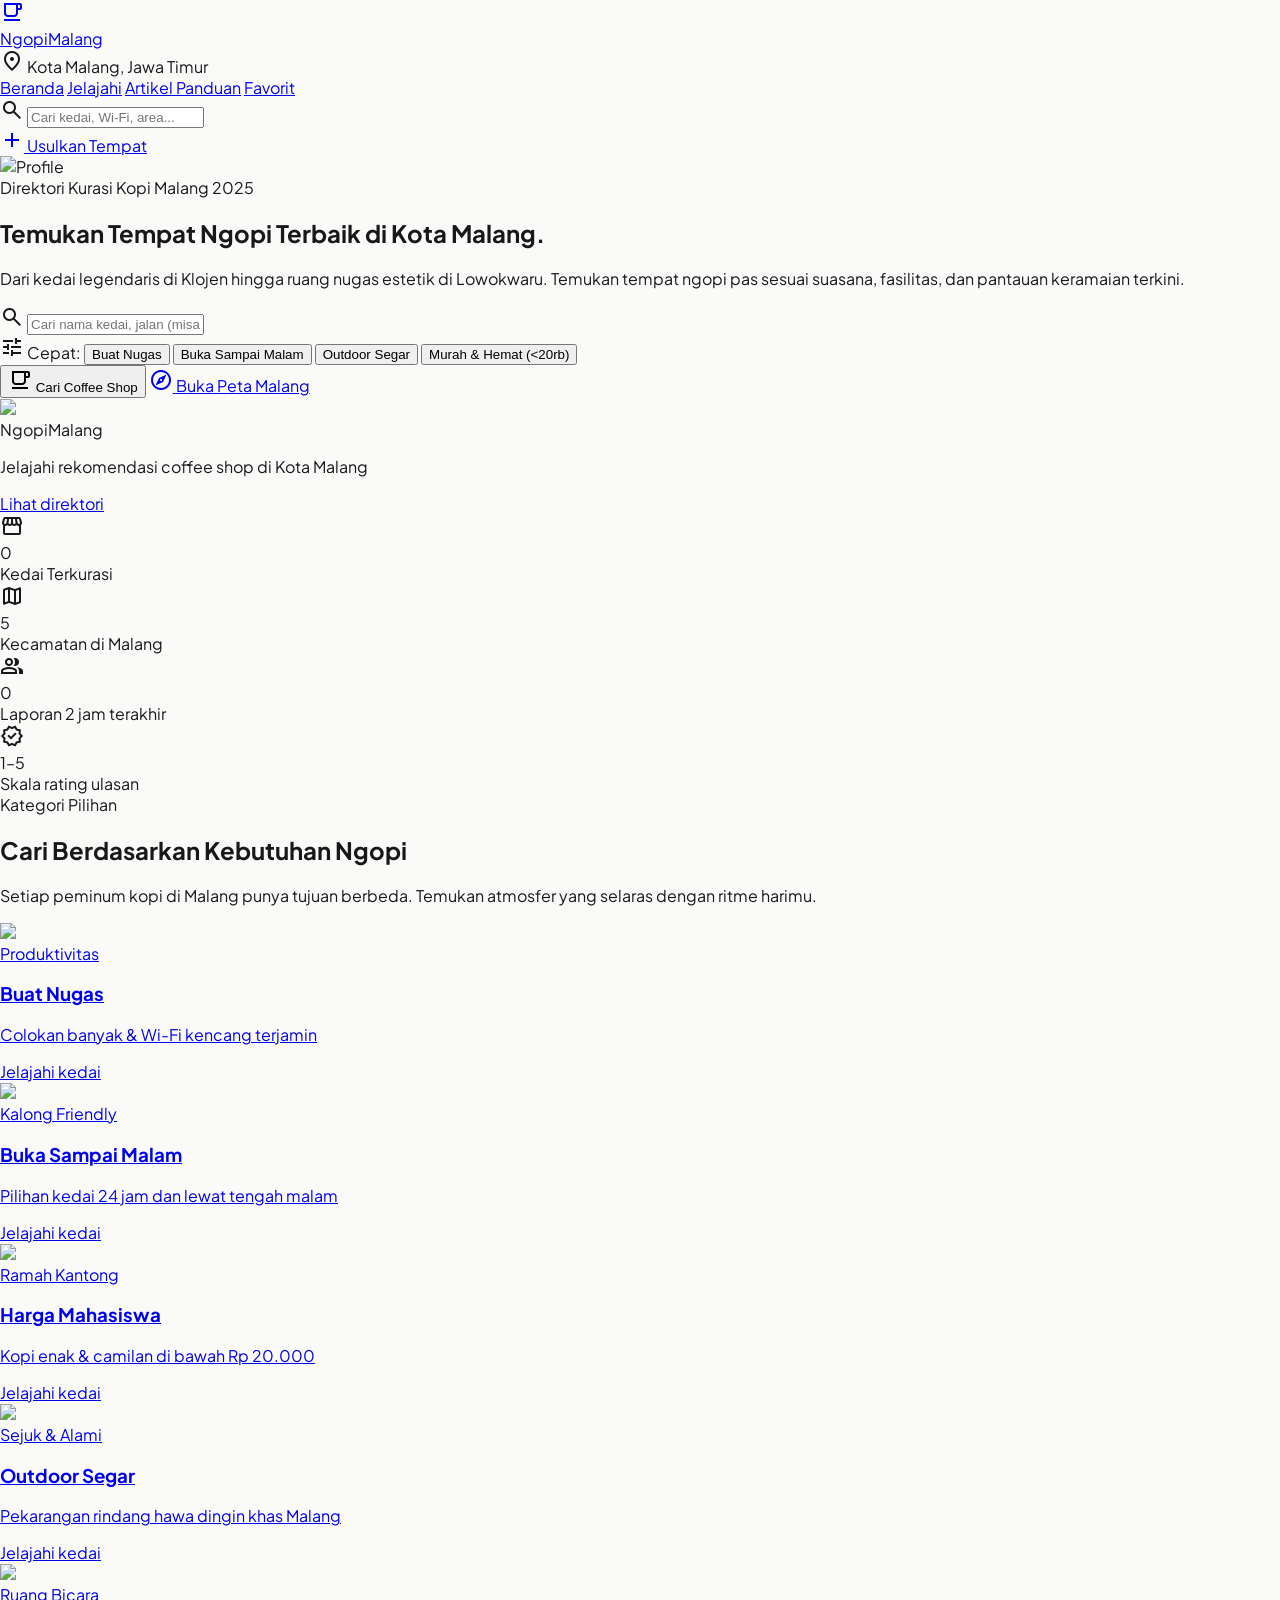
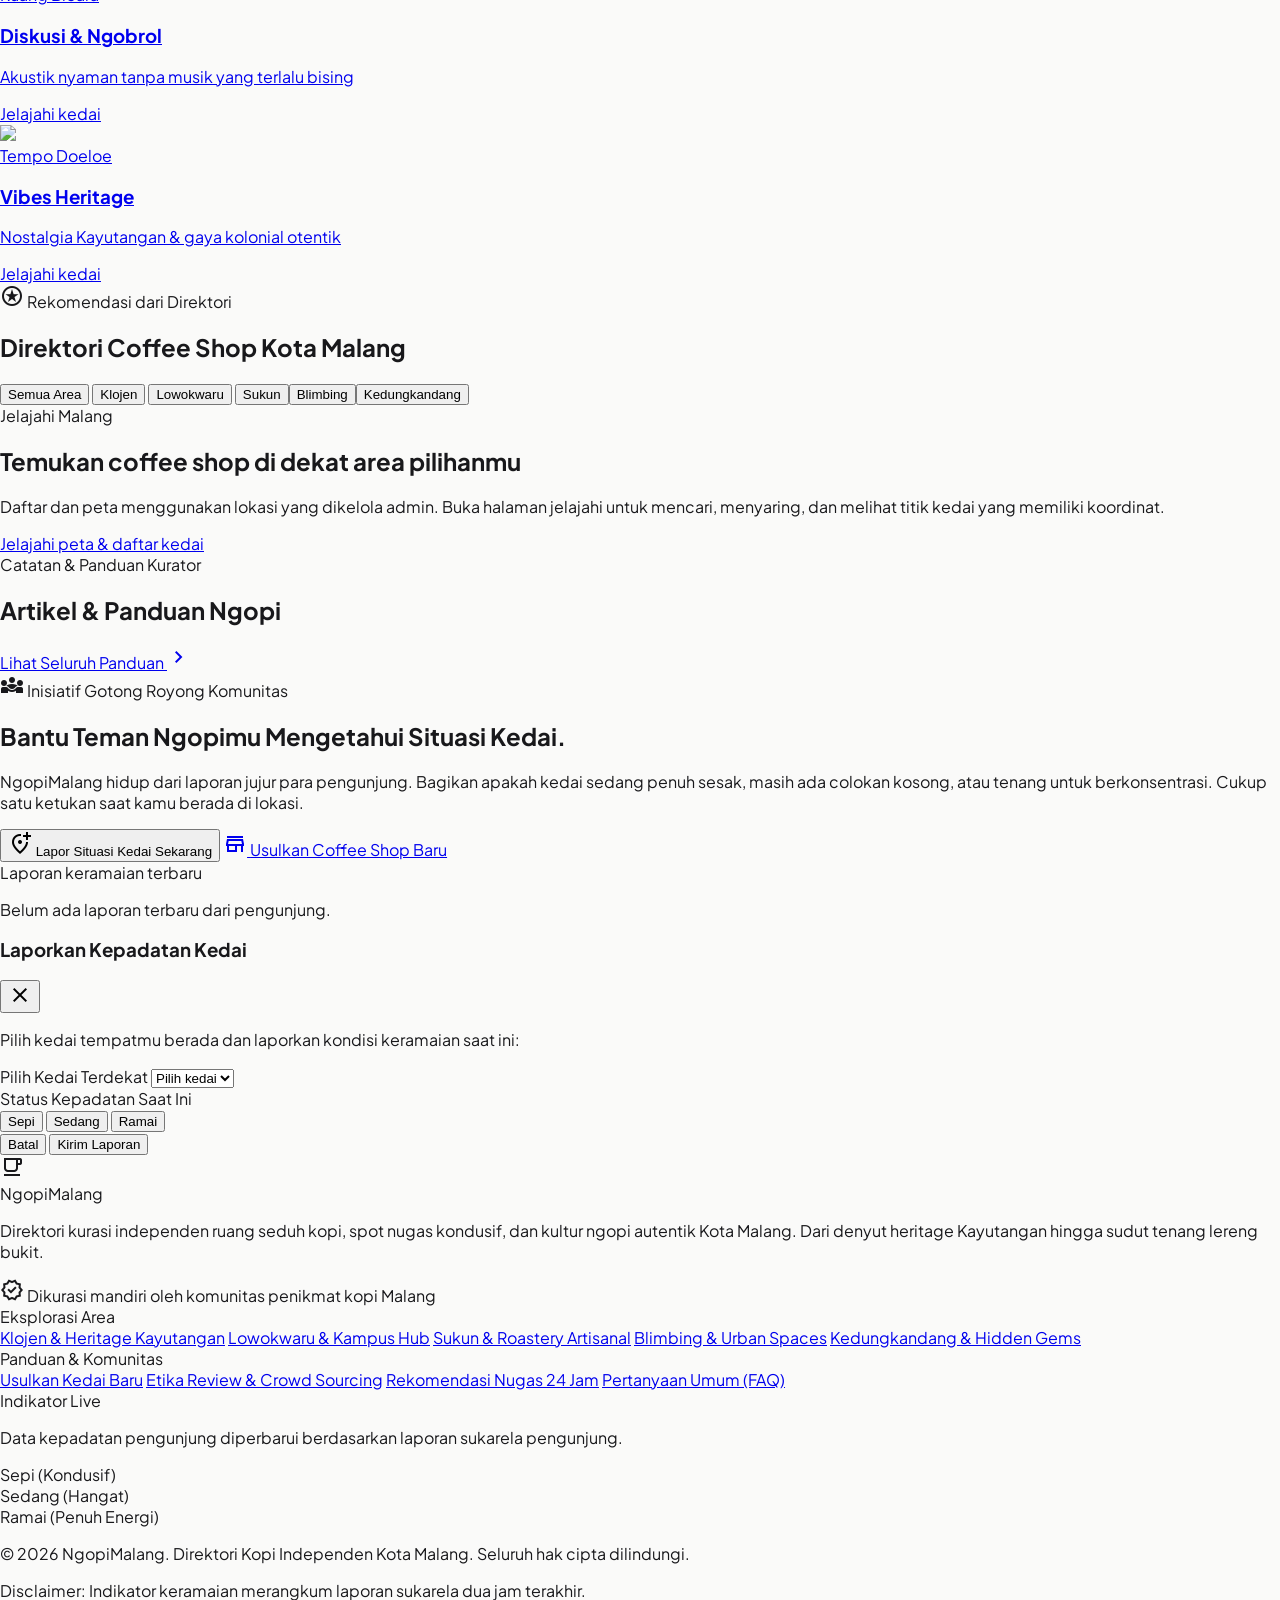
==== commit 19844838: "Integrate Supabase-backed NgopiMalang features" ====
--- a/index.html
+++ b/index.html
@@ -116,16 +116,16 @@
 <span class="font-medium text-zinc-400 mr-1 flex items-center gap-1">
 <span class="material-symbols-outlined text-[14px]">tune</span> Cepat:
                 </span>
-<button class="filter-pill px-3 py-1 rounded-full bg-white border border-zinc-200 hover:border-zinc-300 hover:text-zinc-900 font-medium transition-all" onclick="toggleQuickFilter(this, 'nugas')">
+<button class="filter-pill px-3 py-1 rounded-full bg-white border border-zinc-200 hover:border-zinc-300 hover:text-zinc-900 font-medium transition-all" onclick="toggleQuickFilter(this, 'nugas')" data-discover-query="nugas">
                   Buat Nugas
                 </button>
-<button class="filter-pill px-3 py-1 rounded-full bg-white border border-zinc-200 hover:border-zinc-300 hover:text-zinc-900 font-medium transition-all" onclick="toggleQuickFilter(this, '24jam')">
+<button class="filter-pill px-3 py-1 rounded-full bg-white border border-zinc-200 hover:border-zinc-300 hover:text-zinc-900 font-medium transition-all" onclick="toggleQuickFilter(this, '24jam')" data-discover-query="malam">
                   Buka Sampai Malam
                 </button>
-<button class="filter-pill px-3 py-1 rounded-full bg-white border border-zinc-200 hover:border-zinc-300 hover:text-zinc-900 font-medium transition-all" onclick="toggleQuickFilter(this, 'outdoor')">
+<button class="filter-pill px-3 py-1 rounded-full bg-white border border-zinc-200 hover:border-zinc-300 hover:text-zinc-900 font-medium transition-all" onclick="toggleQuickFilter(this, 'outdoor')" data-discover-query="outdoor">
                   Outdoor Segar
                 </button>
-<button class="filter-pill px-3 py-1 rounded-full bg-white border border-zinc-200 hover:border-zinc-300 hover:text-zinc-900 font-medium transition-all" onclick="toggleQuickFilter(this, 'hemat')">
+<button class="filter-pill px-3 py-1 rounded-full bg-white border border-zinc-200 hover:border-zinc-300 hover:text-zinc-900 font-medium transition-all" onclick="toggleQuickFilter(this, 'hemat')" data-discover-price="hemat">
                   Murah &amp; Hemat (&lt;20rb)
                 </button>
 </div>
@@ -148,29 +148,9 @@
 <img class="w-full h-full object-cover transition-transform duration-700 group-hover:scale-105" data-alt="Interior of an artisanal heritage coffee shop in Malang East Java, warm soft morning sunlight streaming through Dutch colonial arch windows, barista preparing pour over coffee on solid teak wood counter, guests sitting on vintage wicker chairs with laptops and ceramics mugs, warm latte foam tones and terracotta brick accents." src="https://lh3.googleusercontent.com/aida-public/[base64]"/>
 <div class="absolute inset-0 bg-gradient-to-t from-zinc-950/80 via-zinc-950/20 to-transparent"></div>
 <!-- Top Live Chip -->
-<div class="absolute top-4 left-4 px-3 py-1.5 bg-white/95 backdrop-blur-md border border-zinc-200/80 rounded-xl shadow-xs flex items-center gap-2">
-<span class="w-2 h-2 rounded-full bg-emerald-500 animate-ping"></span>
-<div class="flex flex-col">
-<span class="text-[11px] font-bold text-zinc-900 leading-tight">Pantauan Langsung</span>
-<span class="text-[10px] text-zinc-500">64 laporan aktif hari ini</span>
-</div>
-</div>
+
 <!-- Bottom Floating Information Card -->
-<div class="absolute bottom-4 left-4 right-4 p-4 bg-white/95 backdrop-blur-md rounded-xl border border-zinc-200/80 shadow-md">
-<div class="flex items-center justify-between">
-<div>
-<span class="text-[10px] font-bold text-amber-700 tracking-wider uppercase">Spot Terpilih Pekan Ini</span>
-<h3 class="text-sm font-bold text-zinc-900 mt-0.5">Ruang Teduh Klojen</h3>
-<p class="text-xs text-zinc-500 mt-0.5">Jl. Basuki Rahmat • 80 Mbps Wi-Fi</p>
-</div>
-<div class="flex flex-col items-end">
-<span class="px-2 py-0.5 rounded-full bg-emerald-50 text-emerald-700 border border-emerald-200/60 text-[11px] font-semibold flex items-center gap-1">
-<span class="w-1.5 h-1.5 rounded-full bg-emerald-600"></span> Sepi (Tenang)
-                    </span>
-<span class="text-[10px] text-zinc-400 mt-1">Update 12 mnt lalu</span>
-</div>
-</div>
-</div>
+<div class="absolute bottom-4 left-4 right-4 p-4 bg-white/95 backdrop-blur-md rounded-xl border border-zinc-200/80 shadow-md"><span class="text-[10px] font-bold text-amber-700 tracking-wider uppercase">NgopiMalang</span><p class="text-sm font-semibold text-zinc-900 mt-1">Jelajahi rekomendasi coffee shop di Kota Malang</p><a class="text-xs text-zinc-600 underline mt-2 inline-block" href="jelajahi.html" data-path="jelajahi">Lihat direktori</a></div>
 </div>
 </div>
 </div>
@@ -181,7 +161,7 @@
 <span class="material-symbols-outlined text-[20px]">storefront</span>
 </div>
 <div>
-<div class="text-lg font-bold text-zinc-900 leading-tight">180+</div>
+<div class="text-lg font-bold text-zinc-900 leading-tight" id="homeShopCount">0</div>
 <div class="text-xs text-zinc-500">Kedai Terkurasi</div>
 </div>
 </div>
@@ -199,8 +179,8 @@
 <span class="material-symbols-outlined text-[20px]">group</span>
 </div>
 <div>
-<div class="text-lg font-bold text-zinc-900 leading-tight">Komunitas</div>
-<div class="text-xs text-zinc-500">Pembaruan Keramaian</div>
+<div class="text-lg font-bold text-zinc-900 leading-tight" id="homeReportCount">0</div>
+<div class="text-xs text-zinc-500">Laporan 2 jam terakhir</div>
 </div>
 </div>
 <div class="flex items-center gap-3.5 p-3 rounded-xl bg-zinc-50 border border-zinc-200/60">
@@ -208,8 +188,8 @@
 <span class="material-symbols-outlined text-[20px]">verified</span>
 </div>
 <div>
-<div class="text-lg font-bold text-zinc-900 leading-tight">100%</div>
-<div class="text-xs text-zinc-500">Panduan Independen</div>
+<div class="text-lg font-bold text-zinc-900 leading-tight">1–5</div>
+<div class="text-xs text-zinc-500">Skala rating ulasan</div>
 </div>
 </div>
 </div>
@@ -228,7 +208,7 @@
 </div>
 <div class="grid grid-cols-1 sm:grid-cols-2 lg:grid-cols-3 gap-4">
 <!-- 1: Buat Nugas -->
-<a class="group p-4 bg-white border border-zinc-200/80 rounded-2xl hover:border-zinc-300 hover:shadow-sm transition-all flex items-center gap-4" href="#">
+<a class="group p-4 bg-white border border-zinc-200/80 rounded-2xl hover:border-zinc-300 hover:shadow-sm transition-all flex items-center gap-4" href="jelajahi.html?q=nugas">
 <div class="w-16 h-16 rounded-xl overflow-hidden shrink-0 bg-zinc-100 border border-zinc-200/60">
 <img class="w-full h-full object-cover group-hover:scale-105 transition-transform duration-500" data-alt="Cozy wooden workspace cafe interior in Malang with a student typing on a laptop, notebooks, high-speed Wi-Fi router symbol nearby, clean desk and cold brew coffee glass, warm natural side lighting." src="https://lh3.googleusercontent.com/aida-public/[base64]"/>
 </div>
@@ -236,11 +216,11 @@
 <span class="text-[11px] font-semibold text-zinc-400 uppercase tracking-wide">Produktivitas</span>
 <h3 class="text-sm font-bold text-zinc-900 truncate group-hover:text-amber-800 transition-colors">Buat Nugas</h3>
 <p class="text-xs text-zinc-500 truncate mt-0.5">Colokan banyak &amp; Wi-Fi kencang terjamin</p>
-<span class="text-[11px] font-medium text-zinc-400 mt-1">42 Lokasi</span>
+<span class="text-[11px] font-medium text-zinc-400 mt-1">Jelajahi kedai</span>
 </div>
 </a>
 <!-- 2: Buka Sampai Malam -->
-<a class="group p-4 bg-white border border-zinc-200/80 rounded-2xl hover:border-zinc-300 hover:shadow-sm transition-all flex items-center gap-4" href="#">
+<a class="group p-4 bg-white border border-zinc-200/80 rounded-2xl hover:border-zinc-300 hover:shadow-sm transition-all flex items-center gap-4" href="jelajahi.html?q=malam">
 <div class="w-16 h-16 rounded-xl overflow-hidden shrink-0 bg-zinc-100 border border-zinc-200/60">
 <img class="w-full h-full object-cover group-hover:scale-105 transition-transform duration-500" data-alt="Atmospheric midnight coffee bar in Malang with amber incandescent pendant lamps, warm moody shadows, steam rising from espresso machine, nocturnal quiet ambience." src="https://lh3.googleusercontent.com/aida-public/[base64]"/>
 </div>
@@ -248,11 +228,11 @@
 <span class="text-[11px] font-semibold text-zinc-400 uppercase tracking-wide">Kalong Friendly</span>
 <h3 class="text-sm font-bold text-zinc-900 truncate group-hover:text-amber-800 transition-colors">Buka Sampai Malam</h3>
 <p class="text-xs text-zinc-500 truncate mt-0.5">Pilihan kedai 24 jam dan lewat tengah malam</p>
-<span class="text-[11px] font-medium text-zinc-400 mt-1">28 Lokasi</span>
+<span class="text-[11px] font-medium text-zinc-400 mt-1">Jelajahi kedai</span>
 </div>
 </a>
 <!-- 3: Harga Mahasiswa -->
-<a class="group p-4 bg-white border border-zinc-200/80 rounded-2xl hover:border-zinc-300 hover:shadow-sm transition-all flex items-center gap-4" href="#">
+<a class="group p-4 bg-white border border-zinc-200/80 rounded-2xl hover:border-zinc-300 hover:shadow-sm transition-all flex items-center gap-4" href="jelajahi.html?price=hemat">
 <div class="w-16 h-16 rounded-xl overflow-hidden shrink-0 bg-zinc-100 border border-zinc-200/60">
 <img class="w-full h-full object-cover group-hover:scale-105 transition-transform duration-500" data-alt="Budget friendly campus coffee counter with glasses of es kopi susu, fried snacks pisang goreng on banana leaf, rustic minimalist Malang student hangout setting." src="https://lh3.googleusercontent.com/aida-public/[base64]"/>
 </div>
@@ -260,11 +240,11 @@
 <span class="text-[11px] font-semibold text-zinc-400 uppercase tracking-wide">Ramah Kantong</span>
 <h3 class="text-sm font-bold text-zinc-900 truncate group-hover:text-amber-800 transition-colors">Harga Mahasiswa</h3>
 <p class="text-xs text-zinc-500 truncate mt-0.5">Kopi enak &amp; camilan di bawah Rp 20.000</p>
-<span class="text-[11px] font-medium text-zinc-400 mt-1">56 Lokasi</span>
+<span class="text-[11px] font-medium text-zinc-400 mt-1">Jelajahi kedai</span>
 </div>
 </a>
 <!-- 4: Outdoor Segar -->
-<a class="group p-4 bg-white border border-zinc-200/80 rounded-2xl hover:border-zinc-300 hover:shadow-sm transition-all flex items-center gap-4" href="#">
+<a class="group p-4 bg-white border border-zinc-200/80 rounded-2xl hover:border-zinc-300 hover:shadow-sm transition-all flex items-center gap-4" href="jelajahi.html?q=outdoor">
 <div class="w-16 h-16 rounded-xl overflow-hidden shrink-0 bg-zinc-100 border border-zinc-200/60">
 <img class="w-full h-full object-cover group-hover:scale-105 transition-transform duration-500" data-alt="Lush tropical garden coffee shop patio in Malang hillside with shady trembesi trees, wooden benches on pea gravel ground, cool misty afternoon mountain breeze vibes." src="https://lh3.googleusercontent.com/aida-public/[base64]"/>
 </div>
@@ -272,11 +252,11 @@
 <span class="text-[11px] font-semibold text-zinc-400 uppercase tracking-wide">Sejuk &amp; Alami</span>
 <h3 class="text-sm font-bold text-zinc-900 truncate group-hover:text-amber-800 transition-colors">Outdoor Segar</h3>
 <p class="text-xs text-zinc-500 truncate mt-0.5">Pekarangan rindang hawa dingin khas Malang</p>
-<span class="text-[11px] font-medium text-zinc-400 mt-1">34 Lokasi</span>
+<span class="text-[11px] font-medium text-zinc-400 mt-1">Jelajahi kedai</span>
 </div>
 </a>
 <!-- 5: Diskusi & Ngobrol -->
-<a class="group p-4 bg-white border border-zinc-200/80 rounded-2xl hover:border-zinc-300 hover:shadow-sm transition-all flex items-center gap-4" href="#">
+<a class="group p-4 bg-white border border-zinc-200/80 rounded-2xl hover:border-zinc-300 hover:shadow-sm transition-all flex items-center gap-4" href="jelajahi.html?q=ruang">
 <div class="w-16 h-16 rounded-xl overflow-hidden shrink-0 bg-zinc-100 border border-zinc-200/60">
 <img class="w-full h-full object-cover group-hover:scale-105 transition-transform duration-500" data-alt="Warm intimate coffee conversation area with deep armchairs, low wooden coffee tables, soft background acoustic jazz vibe in a serene modern cafe in Malang." src="https://lh3.googleusercontent.com/aida-public/[base64]"/>
 </div>
@@ -284,11 +264,11 @@
 <span class="text-[11px] font-semibold text-zinc-400 uppercase tracking-wide">Ruang Bicara</span>
 <h3 class="text-sm font-bold text-zinc-900 truncate group-hover:text-amber-800 transition-colors">Diskusi &amp; Ngobrol</h3>
 <p class="text-xs text-zinc-500 truncate mt-0.5">Akustik nyaman tanpa musik yang terlalu bising</p>
-<span class="text-[11px] font-medium text-zinc-400 mt-1">39 Lokasi</span>
+<span class="text-[11px] font-medium text-zinc-400 mt-1">Jelajahi kedai</span>
 </div>
 </a>
 <!-- 6: Vibes Heritage -->
-<a class="group p-4 bg-white border border-zinc-200/80 rounded-2xl hover:border-zinc-300 hover:shadow-sm transition-all flex items-center gap-4" href="#">
+<a class="group p-4 bg-white border border-zinc-200/80 rounded-2xl hover:border-zinc-300 hover:shadow-sm transition-all flex items-center gap-4" href="jelajahi.html?q=heritage">
 <div class="w-16 h-16 rounded-xl overflow-hidden shrink-0 bg-zinc-100 border border-zinc-200/60">
 <img class="w-full h-full object-cover group-hover:scale-105 transition-transform duration-500" data-alt="Classic Dutch colonial heritage coffee house in Kayutangan Malang, monochrome encaustic cement floor tiles, antique wooden clocks, sepia photographs, art deco aesthetics." src="https://lh3.googleusercontent.com/aida-public/[base64]"/>
 </div>
@@ -296,7 +276,7 @@
 <span class="text-[11px] font-semibold text-zinc-400 uppercase tracking-wide">Tempo Doeloe</span>
 <h3 class="text-sm font-bold text-zinc-900 truncate group-hover:text-amber-800 transition-colors">Vibes Heritage</h3>
 <p class="text-xs text-zinc-500 truncate mt-0.5">Nostalgia Kayutangan &amp; gaya kolonial otentik</p>
-<span class="text-[11px] font-medium text-zinc-400 mt-1">19 Lokasi</span>
+<span class="text-[11px] font-medium text-zinc-400 mt-1">Jelajahi kedai</span>
 </div>
 </a>
 </div>
@@ -309,304 +289,26 @@
 <div>
 <div class="flex items-center gap-1.5 text-xs font-bold text-amber-700 uppercase tracking-wider mb-1">
 <span class="material-symbols-outlined text-[16px]">stars</span>
-<span>Kurasi Editor Minggu Ini</span>
-</div>
-<h2 class="text-2xl sm:text-3xl font-bold text-zinc-900 tracking-tight">Paling Ramai Dibicarakan &amp; Dikunjungi</h2>
+<span>Rekomendasi dari Direktori</span>
+</div>
+<h2 class="text-2xl sm:text-3xl font-bold text-zinc-900 tracking-tight">Direktori Coffee Shop Kota Malang</h2>
 </div>
 <!-- Segments -->
 <div class="flex items-center gap-1 p-1 bg-zinc-100 rounded-xl border border-zinc-200/80">
-<button class="px-3 py-1 rounded-lg bg-white text-zinc-950 font-semibold text-xs shadow-xs">Semua Area</button>
-<button class="px-3 py-1 rounded-lg text-zinc-600 hover:text-zinc-900 text-xs font-medium transition-colors">Klojen</button>
-<button class="px-3 py-1 rounded-lg text-zinc-600 hover:text-zinc-900 text-xs font-medium transition-colors">Lowokwaru</button>
-<button class="px-3 py-1 rounded-lg text-zinc-600 hover:text-zinc-900 text-xs font-medium transition-colors">Sukun</button>
-</div>
-</div>
-<!-- 4 Detailed Cards -->
-<div class="grid grid-cols-1 md:grid-cols-2 lg:grid-cols-4 gap-5">
-<!-- Card 1 -->
-<article class="flex flex-col bg-[#FAFAF9] border border-zinc-200/90 rounded-2xl overflow-hidden hover:border-zinc-300 hover:shadow-md transition-all group">
-<div class="relative aspect-[16/10] overflow-hidden bg-zinc-100">
-<img class="w-full h-full object-cover group-hover:scale-105 transition-transform duration-500" data-alt="Colonial style cafe in Klojen Malang with teak furniture, warm chandeliers, barista pouring manual brew V60 in glass server, antique tiled floors, cozy heritage ambiance." src="https://lh3.googleusercontent.com/aida-public/[base64]"/>
-<button aria-label="Simpan Favorit" class="absolute top-2.5 right-2.5 w-7 h-7 rounded-full bg-white/90 backdrop-blur-sm border border-zinc-200/60 flex items-center justify-center text-zinc-700 hover:text-rose-600 shadow-xs transition-colors" onclick="toggleBookmark(this)">
-<span class="material-symbols-outlined text-[16px]">favorite_border</span>
-</button>
-<span class="absolute bottom-2.5 left-2.5 px-2 py-0.5 rounded-full bg-zinc-900/80 backdrop-blur-sm text-white text-[11px] font-medium flex items-center gap-1">
-<span class="material-symbols-outlined text-[12px]">near_me</span> 1.2 km
-              </span>
-</div>
-<div class="p-4 flex flex-col flex-1 justify-between gap-3 bg-white">
-<div>
-<div class="flex items-center justify-between text-xs mb-1">
-<span class="font-medium text-zinc-500">Klojen, Malang Pusat</span>
-<div class="flex items-center gap-1 text-zinc-900 font-semibold text-xs">
-<span class="material-symbols-outlined text-[14px] text-amber-500" style="font-variation-settings: 'FILL' 1;">star</span>
-<span>4.8</span>
-</div>
-</div>
-<h3 class="text-sm font-bold text-zinc-900 line-clamp-1 group-hover:text-amber-800 transition-colors">
-                  Kedai Kopi Oen &amp; Heritage Roastery
-                </h3>
-<p class="text-xs text-zinc-500 mt-0.5">
-                  Rp 25.000 – Rp 45.000 / orang
-                </p>
-<div class="flex flex-wrap gap-1.5 mt-2.5">
-<span class="px-2 py-0.5 rounded-md bg-zinc-100 text-zinc-600 text-[11px] font-medium flex items-center gap-1">
-<span class="material-symbols-outlined text-[12px]">wifi</span> Wi-Fi Cepat
-                  </span>
-<span class="px-2 py-0.5 rounded-md bg-zinc-100 text-zinc-600 text-[11px] font-medium flex items-center gap-1">
-<span class="material-symbols-outlined text-[12px]">power</span> Stopkontak
-                  </span>
-<span class="px-2 py-0.5 rounded-md bg-zinc-100 text-zinc-600 text-[11px] font-medium">Vintage</span>
-</div>
-</div>
-<div class="pt-2 border-t border-zinc-100">
-<div class="px-2.5 py-1.5 rounded-lg bg-amber-50/80 border border-amber-200/60 flex items-center justify-between text-xs">
-<div class="flex items-center gap-1.5">
-<span class="w-2 h-2 rounded-full bg-amber-600 animate-pulse"></span>
-<span class="text-amber-800 font-semibold text-[11px]">Sedang</span>
-</div>
-<span class="text-amber-700/80 text-[10px]">4 lap • 1 jam lalu</span>
-</div>
-<a class="mt-2 w-full py-1.5 bg-zinc-50 hover:bg-zinc-100 border border-zinc-200 text-zinc-800 text-xs font-semibold rounded-lg flex items-center justify-center gap-1 transition-colors" href="#">
-<span>Detail &amp; Menu</span>
-<span class="material-symbols-outlined text-[14px]">arrow_forward</span>
-</a>
-</div>
-</div>
-</article>
-<!-- Card 2 -->
-<article class="flex flex-col bg-[#FAFAF9] border border-zinc-200/90 rounded-2xl overflow-hidden hover:border-zinc-300 hover:shadow-md transition-all group">
-<div class="relative aspect-[16/10] overflow-hidden bg-zinc-100">
-<img class="w-full h-full object-cover group-hover:scale-105 transition-transform duration-500" data-alt="Modern spacious student co-working cafe Bataputih in Lowokwaru Malang, white exposed bricks, large communal oak tables, young people studying with iced coffees, air-conditioned well-lit room." src="https://lh3.googleusercontent.com/aida-public/[base64]"/>
-<button aria-label="Simpan Favorit" class="absolute top-2.5 right-2.5 w-7 h-7 rounded-full bg-white/90 backdrop-blur-sm border border-zinc-200/60 flex items-center justify-center text-zinc-700 hover:text-rose-600 shadow-xs transition-colors" onclick="toggleBookmark(this)">
-<span class="material-symbols-outlined text-[16px]">favorite_border</span>
-</button>
-<span class="absolute bottom-2.5 left-2.5 px-2 py-0.5 rounded-full bg-zinc-900/80 backdrop-blur-sm text-white text-[11px] font-medium flex items-center gap-1">
-<span class="material-symbols-outlined text-[12px]">near_me</span> 3.4 km
-              </span>
-</div>
-<div class="p-4 flex flex-col flex-1 justify-between gap-3 bg-white">
-<div>
-<div class="flex items-center justify-between text-xs mb-1">
-<span class="font-medium text-zinc-500">Lowokwaru (Kampus Hub)</span>
-<div class="flex items-center gap-1 text-zinc-900 font-semibold text-xs">
-<span class="material-symbols-outlined text-[14px] text-amber-500" style="font-variation-settings: 'FILL' 1;">star</span>
-<span>4.9</span>
-</div>
-</div>
-<h3 class="text-sm font-bold text-zinc-900 line-clamp-1 group-hover:text-amber-800 transition-colors">
-                  Bataputih Coffee &amp; Space
-                </h3>
-<p class="text-xs text-zinc-500 mt-0.5">
-                  Rp 20.000 – Rp 35.000 / orang
-                </p>
-<div class="flex flex-wrap gap-1.5 mt-2.5">
-<span class="px-2 py-0.5 rounded-md bg-zinc-100 text-zinc-600 text-[11px] font-medium flex items-center gap-1">
-<span class="material-symbols-outlined text-[12px]">edit_note</span> Buat Nugas
-                  </span>
-<span class="px-2 py-0.5 rounded-md bg-zinc-100 text-zinc-600 text-[11px] font-medium flex items-center gap-1">
-<span class="material-symbols-outlined text-[12px]">ac_unit</span> AC Dingin
-                  </span>
-<span class="px-2 py-0.5 rounded-md bg-zinc-100 text-zinc-600 text-[11px] font-medium">Parkir Luas</span>
-</div>
-</div>
-<div class="pt-2 border-t border-zinc-100">
-<div class="px-2.5 py-1.5 rounded-lg bg-rose-50/80 border border-rose-200/60 flex items-center justify-between text-xs">
-<div class="flex items-center gap-1.5">
-<span class="w-2 h-2 rounded-full bg-rose-600 animate-pulse"></span>
-<span class="text-rose-800 font-semibold text-[11px]">Ramai</span>
-</div>
-<span class="text-rose-700/80 text-[10px]">8 lap • 2 jam lalu</span>
-</div>
-<a class="mt-2 w-full py-1.5 bg-zinc-50 hover:bg-zinc-100 border border-zinc-200 text-zinc-800 text-xs font-semibold rounded-lg flex items-center justify-center gap-1 transition-colors" href="#">
-<span>Detail &amp; Menu</span>
-<span class="material-symbols-outlined text-[14px]">arrow_forward</span>
-</a>
-</div>
-</div>
-</article>
-<!-- Card 3 -->
-<article class="flex flex-col bg-[#FAFAF9] border border-zinc-200/90 rounded-2xl overflow-hidden hover:border-zinc-300 hover:shadow-md transition-all group">
-<div class="relative aspect-[16/10] overflow-hidden bg-zinc-100">
-<img class="w-full h-full object-cover group-hover:scale-105 transition-transform duration-500" data-alt="Scenic outdoor terrace cafe on Malang hillside, panoramic views of Mount Panderman and tea plantations, pine trees, rustic wooden tables, mild afternoon haze." src="https://lh3.googleusercontent.com/aida-public/[base64]"/>
-<button aria-label="Simpan Favorit" class="absolute top-2.5 right-2.5 w-7 h-7 rounded-full bg-white/90 backdrop-blur-sm border border-zinc-200/60 flex items-center justify-center text-zinc-700 hover:text-rose-600 shadow-xs transition-colors" onclick="toggleBookmark(this)">
-<span class="material-symbols-outlined text-[16px]">favorite_border</span>
-</button>
-<span class="absolute bottom-2.5 left-2.5 px-2 py-0.5 rounded-full bg-zinc-900/80 backdrop-blur-sm text-white text-[11px] font-medium flex items-center gap-1">
-<span class="material-symbols-outlined text-[12px]">near_me</span> 6.8 km
-              </span>
-</div>
-<div class="p-4 flex flex-col flex-1 justify-between gap-3 bg-white">
-<div>
-<div class="flex items-center justify-between text-xs mb-1">
-<span class="font-medium text-zinc-500">Dau, Kab. Malang (di luar Kota Malang)</span>
-<div class="flex items-center gap-1 text-zinc-900 font-semibold text-xs">
-<span class="material-symbols-outlined text-[14px] text-amber-500" style="font-variation-settings: 'FILL' 1;">star</span>
-<span>4.7</span>
-</div>
-</div>
-<h3 class="text-sm font-bold text-zinc-900 line-clamp-1 group-hover:text-amber-800 transition-colors">
-                  Sehidup Sekebun Coffee
-                </h3>
-<p class="text-xs text-zinc-500 mt-0.5">
-                  Rp 18.000 – Rp 30.000 / orang
-                </p>
-<div class="flex flex-wrap gap-1.5 mt-2.5">
-<span class="px-2 py-0.5 rounded-md bg-zinc-100 text-zinc-600 text-[11px] font-medium flex items-center gap-1">
-<span class="material-symbols-outlined text-[12px]">forest</span> Outdoor Hijau
-                  </span>
-<span class="px-2 py-0.5 rounded-md bg-zinc-100 text-zinc-600 text-[11px] font-medium flex items-center gap-1">
-<span class="material-symbols-outlined text-[12px]">landscape</span> View Gunung
-                  </span>
-<span class="px-2 py-0.5 rounded-md bg-zinc-100 text-zinc-600 text-[11px] font-medium">Pet Friendly</span>
-</div>
-</div>
-<div class="pt-2 border-t border-zinc-100">
-<div class="px-2.5 py-1.5 rounded-lg bg-emerald-50/80 border border-emerald-200/60 flex items-center justify-between text-xs">
-<div class="flex items-center gap-1.5">
-<span class="w-2 h-2 rounded-full bg-emerald-600 animate-pulse"></span>
-<span class="text-emerald-800 font-semibold text-[11px]">Sepi (Tenang)</span>
-</div>
-<span class="text-emerald-700/80 text-[10px]">Update 35 mnt lalu</span>
-</div>
-<a class="mt-2 w-full py-1.5 bg-zinc-50 hover:bg-zinc-100 border border-zinc-200 text-zinc-800 text-xs font-semibold rounded-lg flex items-center justify-center gap-1 transition-colors" href="#">
-<span>Detail &amp; Menu</span>
-<span class="material-symbols-outlined text-[14px]">arrow_forward</span>
-</a>
-</div>
-</div>
-</article>
-<!-- Card 4 -->
-<article class="flex flex-col bg-[#FAFAF9] border border-zinc-200/90 rounded-2xl overflow-hidden hover:border-zinc-300 hover:shadow-md transition-all group">
-<div class="relative aspect-[16/10] overflow-hidden bg-zinc-100">
-<img class="w-full h-full object-cover group-hover:scale-105 transition-transform duration-500" data-alt="Traditional nostalgic Chinese-Indonesian kopitiam near Kotabaru train station Malang, toast bread on grill, classic enamel cups with robusta milk coffee, morning bustling street." src="https://lh3.googleusercontent.com/aida-public/[base64]"/>
-<button aria-label="Simpan Favorit" class="absolute top-2.5 right-2.5 w-7 h-7 rounded-full bg-white/90 backdrop-blur-sm border border-zinc-200/60 flex items-center justify-center text-zinc-700 hover:text-rose-600 shadow-xs transition-colors" onclick="toggleBookmark(this)">
-<span class="material-symbols-outlined text-[16px]">favorite_border</span>
-</button>
-<span class="absolute bottom-2.5 left-2.5 px-2 py-0.5 rounded-full bg-zinc-900/80 backdrop-blur-sm text-white text-[11px] font-medium flex items-center gap-1">
-<span class="material-symbols-outlined text-[12px]">near_me</span> 0.6 km
-              </span>
-</div>
-<div class="p-4 flex flex-col flex-1 justify-between gap-3 bg-white">
-<div>
-<div class="flex items-center justify-between text-xs mb-1">
-<span class="font-medium text-zinc-500">Dekat Stasiun Kotabaru</span>
-<div class="flex items-center gap-1 text-zinc-900 font-semibold text-xs">
-<span class="material-symbols-outlined text-[14px] text-amber-500" style="font-variation-settings: 'FILL' 1;">star</span>
-<span>4.8</span>
-</div>
-</div>
-<h3 class="text-sm font-bold text-zinc-900 line-clamp-1 group-hover:text-amber-800 transition-colors">
-                  Toko Kopi Kongca
-                </h3>
-<p class="text-xs text-zinc-500 mt-0.5">
-                  Rp 12.000 – Rp 25.000 / orang
-                </p>
-<div class="flex flex-wrap gap-1.5 mt-2.5">
-<span class="px-2 py-0.5 rounded-md bg-zinc-100 text-zinc-600 text-[11px] font-medium flex items-center gap-1">
-<span class="material-symbols-outlined text-[12px]">wb_twilight</span> Buka Pagi
-                  </span>
-<span class="px-2 py-0.5 rounded-md bg-zinc-100 text-zinc-600 text-[11px] font-medium flex items-center gap-1">
-<span class="material-symbols-outlined text-[12px]">breakfast_dining</span> Butter Toast
-                  </span>
-<span class="px-2 py-0.5 rounded-md bg-zinc-100 text-zinc-600 text-[11px] font-medium">Murah</span>
-</div>
-</div>
-<div class="pt-2 border-t border-zinc-100">
-<div class="px-2.5 py-1.5 rounded-lg bg-amber-50/80 border border-amber-200/60 flex items-center justify-between text-xs">
-<div class="flex items-center gap-1.5">
-<span class="w-2 h-2 rounded-full bg-amber-600 animate-pulse"></span>
-<span class="text-amber-800 font-semibold text-[11px]">Sedang</span>
-</div>
-<span class="text-amber-700/80 text-[10px]">Update 15 mnt lalu</span>
-</div>
-<a class="mt-2 w-full py-1.5 bg-zinc-50 hover:bg-zinc-100 border border-zinc-200 text-zinc-800 text-xs font-semibold rounded-lg flex items-center justify-center gap-1 transition-colors" href="#">
-<span>Detail &amp; Menu</span>
-<span class="material-symbols-outlined text-[14px]">arrow_forward</span>
-</a>
-</div>
-</div>
-</article>
+<button data-home-area="semua" class="px-3 py-1 rounded-lg bg-white text-zinc-950 font-semibold text-xs shadow-xs">Semua Area</button>
+<button data-home-area="klojen" class="px-3 py-1 rounded-lg text-zinc-600 hover:text-zinc-900 text-xs font-medium transition-colors">Klojen</button>
+<button data-home-area="lowokwaru" class="px-3 py-1 rounded-lg text-zinc-600 hover:text-zinc-900 text-xs font-medium transition-colors">Lowokwaru</button>
+<button data-home-area="sukun" class="px-3 py-1 rounded-lg text-zinc-600 hover:text-zinc-900 text-xs font-medium transition-colors">Sukun</button><button data-home-area="blimbing" class="px-3 py-1 rounded-lg text-zinc-600 hover:text-zinc-900 text-xs font-medium transition-colors">Blimbing</button><button data-home-area="kedungkandang" class="px-3 py-1 rounded-lg text-zinc-600 hover:text-zinc-900 text-xs font-medium transition-colors">Kedungkandang</button>
+</div>
+</div>
+<!-- Data kedai publik dari Supabase -->
+<div class="grid grid-cols-1 md:grid-cols-2 lg:grid-cols-4 gap-5" id="featured-shop-grid" aria-live="polite"></div>
+
 </div>
 </div>
 </section>
 <!-- PETA CUPLIKAN INTERAKTIF MINI: Clean Minimal Split -->
-<section class="w-full max-w-[1240px] mx-auto px-5 lg:px-8 py-16" id="peta-mini">
-<div class="bg-white border border-zinc-200/90 rounded-3xl p-6 lg:p-8 shadow-xs">
-<div class="grid grid-cols-1 lg:grid-cols-12 gap-8 lg:gap-12 items-center">
-<!-- District Text & Legend Side -->
-<div class="lg:col-span-5 flex flex-col">
-<span class="text-xs font-bold text-amber-700 uppercase tracking-widest mb-1">Distribusi Geografis</span>
-<h2 class="text-2xl sm:text-3xl font-bold text-zinc-900 tracking-tight mb-3">
-              Jelajahi Sebaran Kedai di Kota Malang & Sekitarnya
-            </h2>
-<p class="text-sm text-zinc-500 leading-relaxed mb-6">
-              Pilih area terdekat dari posisimu saat ini. Setiap wilayah menawarkan atmosfer seduhan yang khas: dari koridor bersejarah hingga sejuknya pinggiran kota.
-            </p>
-<div class="flex flex-col gap-2 mb-6">
-<div class="p-3 rounded-xl bg-zinc-50 border border-zinc-200/60 flex items-center justify-between text-xs">
-<div class="flex items-center gap-2.5">
-<span class="w-2.5 h-2.5 rounded-full bg-amber-600"></span>
-<span class="font-semibold text-zinc-800">Klojen &amp; Kayutangan Heritage</span>
-</div>
-<span class="text-zinc-500 font-medium">48 Kedai</span>
-</div>
-<div class="p-3 rounded-xl bg-zinc-50 border border-zinc-200/60 flex items-center justify-between text-xs">
-<div class="flex items-center gap-2.5">
-<span class="w-2.5 h-2.5 rounded-full bg-emerald-600"></span>
-<span class="font-semibold text-zinc-800">Lowokwaru &amp; Kampus Suhat</span>
-</div>
-<span class="text-zinc-500 font-medium">65 Kedai</span>
-</div>
-<div class="p-3 rounded-xl bg-zinc-50 border border-zinc-200/60 flex items-center justify-between text-xs">
-<div class="flex items-center gap-2.5">
-<span class="w-2.5 h-2.5 rounded-full bg-blue-600"></span>
-<span class="font-semibold text-zinc-800">Sukun &amp; Roastery Independen</span>
-</div>
-<span class="text-zinc-500 font-medium">29 Kedai</span>
-</div>
-<div class="p-3 rounded-xl bg-zinc-50 border border-zinc-200/60 flex items-center justify-between text-xs">
-<div class="flex items-center gap-2.5">
-<span class="w-2.5 h-2.5 rounded-full bg-purple-600"></span>
-<span class="font-semibold text-zinc-800">Blimbing &amp; Jalur Araya</span>
-</div>
-<span class="text-zinc-500 font-medium">24 Kedai</span>
-</div>
-</div>
-<a class="inline-flex items-center justify-center gap-2 px-5 py-2.5 bg-zinc-900 hover:bg-zinc-800 text-white text-xs font-semibold rounded-xl transition-colors w-full sm:w-fit" href="#">
-<span>Jelajahi Semua di Peta Interaktif</span>
-<span class="material-symbols-outlined text-[16px]">arrow_right_alt</span>
-</a>
-</div>
-<!-- Minimal Map View -->
-<div class="lg:col-span-7">
-<div class="relative w-full h-[360px] lg:h-[420px] rounded-2xl overflow-hidden border border-zinc-200 bg-zinc-100 shadow-inner">
-<div class="w-full h-full bg-cover bg-center rounded-2xl" data-location="Kota Malang, Jawa Timur, Indonesia" style="background-image: url('https://lh3.googleusercontent.com/aida-public/[base64]')"></div>
-<!-- Subtle Modern Map Pins -->
-<div class="absolute top-[28%] left-[45%] w-8 h-8 rounded-full bg-zinc-900 text-white border-2 border-white shadow-md flex items-center justify-center animate-bounce">
-<span class="material-symbols-outlined text-[15px]">local_cafe</span>
-</div>
-<div class="absolute top-[48%] left-[38%] w-8 h-8 rounded-full bg-emerald-700 text-white border-2 border-white shadow-md flex items-center justify-center">
-<span class="material-symbols-outlined text-[15px]">laptop_mac</span>
-</div>
-<div class="absolute top-[35%] left-[62%] w-8 h-8 rounded-full bg-amber-700 text-white border-2 border-white shadow-md flex items-center justify-center">
-<span class="material-symbols-outlined text-[15px]">park</span>
-</div>
-<!-- Map Overlay Card -->
-<div class="absolute bottom-4 left-4 right-4 sm:right-auto sm:max-w-xs p-3 bg-white/95 backdrop-blur-md rounded-xl border border-zinc-200/90 shadow-sm flex items-center gap-3">
-<div class="w-8 h-8 rounded-lg bg-zinc-100 flex items-center justify-center text-zinc-700 shrink-0">
-<span class="material-symbols-outlined text-[18px]">pin_drop</span>
-</div>
-<div class="flex flex-col min-w-0">
-<span class="text-xs font-bold text-zinc-900 truncate">Pin Terpilih: Klojen Heritage</span>
-<span class="text-[11px] text-zinc-500">23 kedai kopi dengan status Sedang &amp; Sepi</span>
-</div>
-</div>
-</div>
-</div>
-</div>
-</div>
-</section>
+<section class="w-full max-w-[1240px] mx-auto px-5 lg:px-8 py-12" id="peta-mini"><div class="bg-white border border-zinc-200 rounded-3xl p-7 lg:p-10"><span class="text-xs font-bold text-amber-700 uppercase tracking-widest">Jelajahi Malang</span><h2 class="text-2xl sm:text-3xl font-bold text-zinc-900 mt-2">Temukan coffee shop di dekat area pilihanmu</h2><p class="text-sm text-zinc-500 mt-3 max-w-2xl">Daftar dan peta menggunakan lokasi yang dikelola admin. Buka halaman jelajahi untuk mencari, menyaring, dan melihat titik kedai yang memiliki koordinat.</p><a class="inline-flex mt-5 px-5 py-3 bg-zinc-900 text-white rounded-xl text-sm font-semibold" href="jelajahi.html" data-path="jelajahi">Jelajahi peta &amp; daftar kedai</a></div></section>
 <!-- ARTIKEL REKOMENDASI TERBARU: Clean Editorial Grid -->
 <section class="w-full max-w-[1240px] mx-auto px-5 lg:px-8 py-16 border-t border-zinc-200/80">
 <div class="flex flex-col md:flex-row md:items-end justify-between gap-4 mb-8">
@@ -614,84 +316,15 @@
 <span class="text-xs font-bold text-amber-700 uppercase tracking-widest">Catatan &amp; Panduan Kurator</span>
 <h2 class="text-2xl sm:text-3xl font-bold text-zinc-900 tracking-tight mt-1">Artikel &amp; Panduan Ngopi</h2>
 </div>
-<a class="inline-flex items-center gap-1 text-xs font-semibold text-zinc-700 hover:text-zinc-950 transition-colors" href="#">
+<a class="inline-flex items-center gap-1 text-xs font-semibold text-zinc-700 hover:text-zinc-950 transition-colors" href="artikel.html" data-path="artikel-panduan">
 <span>Lihat Seluruh Panduan</span>
 <span class="material-symbols-outlined text-[16px]">chevron_right</span>
 </a>
 </div>
-<div class="grid grid-cols-1 md:grid-cols-3 gap-6">
-<!-- Artikel 1 -->
-<article class="flex flex-col bg-white border border-zinc-200/80 rounded-2xl overflow-hidden hover:border-zinc-300 hover:shadow-md transition-all group">
-<div class="aspect-[16/10] overflow-hidden bg-zinc-100">
-<img class="w-full h-full object-cover group-hover:scale-105 transition-transform duration-500" data-alt="Modern high speed student study cafe near Universitas Brawijaya Malang, students with laptops, iced matcha and cappuccino on table, comfortable ergonomics chairs." src="https://lh3.googleusercontent.com/aida-public/[base64]"/>
-</div>
-<div class="p-5 flex flex-col flex-1 justify-between gap-4">
-<div>
-<div class="flex items-center gap-2 text-[11px] text-zinc-400 mb-2 font-medium">
-<span class="text-amber-800 font-semibold">Panduan Kampus</span>
-<span>•</span>
-<span>5 mnt baca</span>
-</div>
-<h3 class="text-base font-bold text-zinc-900 group-hover:text-amber-800 transition-colors leading-snug">
-                7 Coffee Shop Ramah Nugas di Sekitar Kampus UB &amp; UM dengan Wi-Fi Ngebut
-              </h3>
-<p class="text-xs text-zinc-500 mt-2 line-clamp-2 leading-relaxed">
-                Uji kecepatan koneksi riil, ketersediaan colokan per meja, dan daftar kedai yang tidak memutar musik berisik untuk fokus skripsian.
-              </p>
-</div>
-<span class="text-xs font-semibold text-zinc-900 flex items-center gap-1 group-hover:gap-1.5 transition-all">
-              Baca Rekomendasi <span class="material-symbols-outlined text-[14px]">arrow_forward</span>
-</span>
-</div>
-</article>
-<!-- Artikel 2 -->
-<article class="flex flex-col bg-white border border-zinc-200/80 rounded-2xl overflow-hidden hover:border-zinc-300 hover:shadow-md transition-all group">
-<div class="aspect-[16/10] overflow-hidden bg-zinc-100">
-<img class="w-full h-full object-cover group-hover:scale-105 transition-transform duration-500" data-alt="Quiet verdant garden coffee house hidden in Dau Malang, lush greenery, fern plants, wooden garden bench under soft morning mountain fog, refreshing cool atmosphere." src="https://lh3.googleusercontent.com/aida-public/[base64]"/>
-</div>
-<div class="p-5 flex flex-col flex-1 justify-between gap-4">
-<div>
-<div class="flex items-center gap-2 text-[11px] text-zinc-400 mb-2 font-medium">
-<span class="text-amber-800 font-semibold">Healing &amp; Alam</span>
-<span>•</span>
-<span>4 mnt baca</span>
-</div>
-<h3 class="text-base font-bold text-zinc-900 group-hover:text-amber-800 transition-colors leading-snug">
-                Menikmati Hawa Sejuk Malang: 5 Kedai Kopi Bernuansa Kebun Rindang
-              </h3>
-<p class="text-xs text-zinc-500 mt-2 line-clamp-2 leading-relaxed">
-                Rekomendasi spot bernapas lega jauh dari bising klakson jalan raya kota, cocok untuk kontemplasi sambil menyeruput seduhan manual.
-              </p>
-</div>
-<span class="text-xs font-semibold text-zinc-900 flex items-center gap-1 group-hover:gap-1.5 transition-all">
-              Baca Rekomendasi <span class="material-symbols-outlined text-[14px]">arrow_forward</span>
-</span>
-</div>
-</article>
-<!-- Artikel 3 -->
-<article class="flex flex-col bg-white border border-zinc-200/80 rounded-2xl overflow-hidden hover:border-zinc-300 hover:shadow-md transition-all group">
-<div class="aspect-[16/10] overflow-hidden bg-zinc-100">
-<img class="w-full h-full object-cover group-hover:scale-105 transition-transform duration-500" data-alt="Late night coffee stall in Malang at 2 AM, warm hanging bulbs, young creators brainstorming around an old wooden table, quiet cool street outside, robusta tubruk glass." src="https://lh3.googleusercontent.com/aida-public/[base64]"/>
-</div>
-<div class="p-5 flex flex-col flex-1 justify-between gap-4">
-<div>
-<div class="flex items-center gap-2 text-[11px] text-zinc-400 mb-2 font-medium">
-<span class="text-amber-800 font-semibold">Nokturnal Guide</span>
-<span>•</span>
-<span>6 mnt baca</span>
-</div>
-<h3 class="text-base font-bold text-zinc-900 group-hover:text-amber-800 transition-colors leading-snug">
-                Panduan Ngopi Subuh &amp; 24 Jam Buat Kamu yang Suka Kalong di Malang
-              </h3>
-<p class="text-xs text-zinc-500 mt-2 line-clamp-2 leading-relaxed">
-                Tetap aman dan nyaman saat butuh dorongan kafein pukul 2 pagi. Daftar lengkap lokasi yang menyediakan makanan hangat dan colokan hidup.
-              </p>
-</div>
-<span class="text-xs font-semibold text-zinc-900 flex items-center gap-1 group-hover:gap-1.5 transition-all">
-              Baca Rekomendasi <span class="material-symbols-outlined text-[14px]">arrow_forward</span>
-</span>
-</div>
-</article>
+<div class="grid grid-cols-1 md:grid-cols-3 gap-6" id="homepage-articles-grid" aria-live="polite"></div>
+
+
+
 </div>
 </section>
 <!-- BANNER KOMUNITAS: Sleek Dark Container -->
@@ -714,50 +347,23 @@
 <span class="material-symbols-outlined text-[17px]">add_location_alt</span>
 <span>Lapor Situasi Kedai Sekarang</span>
 </button>
-<a class="px-5 py-2.5 bg-zinc-800 hover:bg-zinc-700/80 text-zinc-200 font-semibold text-xs rounded-xl transition-colors flex items-center gap-2 border border-zinc-700" href="#">
+<a class="px-5 py-2.5 bg-zinc-800 hover:bg-zinc-700/80 text-zinc-200 font-semibold text-xs rounded-xl transition-colors flex items-center gap-2 border border-zinc-700" href="#usulkan-tempat" data-path="usulkan-tempat">
 <span class="material-symbols-outlined text-[17px]">store</span>
 <span>Usulkan Coffee Shop Baru</span>
 </a>
 </div>
 </div>
 <!-- Right: Live Activity Minimal Card -->
-<div class="lg:col-span-4 bg-zinc-800/80 border border-zinc-700/70 p-5 rounded-2xl flex flex-col gap-3">
-<span class="text-[11px] font-bold text-zinc-400 uppercase tracking-wider">Laporan Terverifikasi Terakhir</span>
-<div class="flex items-center gap-3 p-2.5 rounded-xl bg-zinc-900/60 border border-zinc-700/40">
-<span class="w-2 h-2 rounded-full bg-emerald-500"></span>
-<div class="flex flex-col min-w-0 flex-1">
-<span class="text-xs font-semibold text-zinc-200 truncate">Kohi Roastery (Sukun)</span>
-<span class="text-[10px] text-zinc-400">Sepi • Baru saja oleh @arema_coffee</span>
-</div>
-</div>
-<div class="flex items-center gap-3 p-2.5 rounded-xl bg-zinc-900/60 border border-zinc-700/40">
-<span class="w-2 h-2 rounded-full bg-rose-500"></span>
-<div class="flex flex-col min-w-0 flex-1">
-<span class="text-xs font-semibold text-zinc-200 truncate">Retrorika Garden (Batu-Malang)</span>
-<span class="text-[10px] text-zinc-400">Ramai • 8 mnt lalu oleh @dimas_n</span>
-</div>
-</div>
-<div class="flex items-center gap-3 p-2.5 rounded-xl bg-zinc-900/60 border border-zinc-700/40">
-<span class="w-2 h-2 rounded-full bg-amber-500"></span>
-<div class="flex flex-col min-w-0 flex-1">
-<span class="text-xs font-semibold text-zinc-200 truncate">Kopi Kayutangan No. 12</span>
-<span class="text-[10px] text-zinc-400">Sedang • 14 mnt lalu oleh @citra_m</span>
-</div>
-</div>
-<div class="pt-1 flex items-center justify-between text-[11px] text-zinc-400 border-t border-zinc-700/50">
-<span>Akurasi Laporan</span>
-<span class="text-emerald-400 font-bold">96.4%</span>
-</div>
-</div>
+<div class="lg:col-span-4 bg-zinc-800/80 border border-zinc-700/70 p-5 rounded-2xl" id="crowdActivity"><span class="text-[11px] font-bold text-zinc-400 uppercase tracking-wider">Laporan keramaian terbaru</span><p class="text-xs text-zinc-300 mt-3">Belum ada laporan terbaru dari pengunjung.</p></div>
 </div>
 </div>
 </section>
 <!-- MODAL POPUP -->
 <div class="fixed inset-0 z-50 hidden bg-zinc-950/60 backdrop-blur-xs flex items-center justify-center p-4" id="report-modal">
-<div class="bg-white rounded-2xl max-w-md w-full p-6 shadow-2xl border border-zinc-200 flex flex-col gap-4">
+<form id="crowdReportForm" class="bg-white rounded-2xl max-w-md w-full p-6 shadow-2xl border border-zinc-200 flex flex-col gap-4">
 <div class="flex items-center justify-between">
 <h3 class="text-base font-bold text-zinc-900">Laporkan Kepadatan Kedai</h3>
-<button class="w-7 h-7 rounded-full hover:bg-zinc-100 flex items-center justify-center text-zinc-400 hover:text-zinc-700 transition-colors" onclick="closeReportModal()">
+<button class="w-7 h-7 rounded-full hover:bg-zinc-100 flex items-center justify-center text-zinc-400 hover:text-zinc-700 transition-colors" type="button" onclick="closeReportModal()">
 <span class="material-symbols-outlined text-[18px]">close</span>
 </button>
 </div>
@@ -766,35 +372,31 @@
         </p>
 <div class="flex flex-col gap-1.5">
 <label class="text-xs font-semibold text-zinc-700">Pilih Kedai Terdekat</label>
-<select class="w-full p-2.5 bg-zinc-50 border border-zinc-200 rounded-xl text-xs text-zinc-900 focus:outline-none focus:border-zinc-400">
-<option>Kedai Kopi Oen &amp; Heritage (Klojen)</option>
-<option>Bataputih Coffee &amp; Space (Lowokwaru)</option>
-<option>Sehidup Sekebun Coffee (Dau)</option>
-<option>Toko Kopi Kongca (Kotabaru)</option>
-</select>
+<select id="reportShopSelect" name="shop_id" required class="w-full p-2.5 bg-zinc-50 border border-zinc-200 rounded-xl text-xs text-zinc-900 focus:outline-none focus:border-zinc-400"><option value="">Pilih kedai</option></select>
 </div>
 <div class="flex flex-col gap-1.5">
 <label class="text-xs font-semibold text-zinc-700">Status Kepadatan Saat Ini</label>
 <div class="grid grid-cols-3 gap-2">
-<button class="p-2.5 rounded-xl border border-emerald-200 bg-emerald-50 text-emerald-800 text-xs font-semibold flex flex-col items-center gap-1 hover:bg-emerald-100 transition-colors" type="button">
+<button data-crowd-level="Sepi" aria-pressed="false" class="p-2.5 rounded-xl border border-emerald-200 bg-emerald-50 text-emerald-800 text-xs font-semibold flex flex-col items-center gap-1 hover:bg-emerald-100 transition-colors" type="button">
 <span class="w-2 h-2 rounded-full bg-emerald-600"></span>
               Sepi
             </button>
-<button class="p-2.5 rounded-xl border border-amber-200 bg-amber-50 text-amber-800 text-xs font-semibold flex flex-col items-center gap-1 hover:bg-amber-100 transition-colors" type="button">
+<button data-crowd-level="Sedang" aria-pressed="false" class="p-2.5 rounded-xl border border-amber-200 bg-amber-50 text-amber-800 text-xs font-semibold flex flex-col items-center gap-1 hover:bg-amber-100 transition-colors" type="button">
 <span class="w-2 h-2 rounded-full bg-amber-600"></span>
               Sedang
             </button>
-<button class="p-2.5 rounded-xl border border-rose-200 bg-rose-50 text-rose-800 text-xs font-semibold flex flex-col items-center gap-1 hover:bg-rose-100 transition-colors" type="button">
+<button data-crowd-level="Ramai" aria-pressed="false" class="p-2.5 rounded-xl border border-rose-200 bg-rose-50 text-rose-800 text-xs font-semibold flex flex-col items-center gap-1 hover:bg-rose-100 transition-colors" type="button">
 <span class="w-2 h-2 rounded-full bg-rose-600"></span>
               Ramai
             </button>
 </div>
 </div>
 <div class="pt-2 flex items-center justify-end gap-2 border-t border-zinc-100">
-<button class="px-3.5 py-1.5 text-zinc-500 hover:text-zinc-800 text-xs font-medium" onclick="closeReportModal()">Batal</button>
-<button class="px-4 py-1.5 bg-zinc-900 hover:bg-zinc-800 text-white text-xs font-semibold rounded-xl" onclick="submitReportModal()">Kirim Laporan</button>
-</div>
-</div>
+<button class="px-3.5 py-1.5 text-zinc-500 hover:text-zinc-800 text-xs font-medium" type="button" onclick="closeReportModal()">Batal</button>
+<button class="px-4 py-1.5 bg-zinc-900 hover:bg-zinc-800 text-white text-xs font-semibold rounded-xl" type="submit">Kirim Laporan</button>
+</div>
+</div>
+</form>
 </div>
 </main>
 <!-- MINIMALIST FOOTER -->
@@ -838,7 +440,7 @@
 <div class="lg:col-span-2 flex flex-col gap-2.5">
 <span class="text-xs font-bold text-zinc-900 uppercase tracking-wider">Indikator Live</span>
 <p class="text-[11px] text-zinc-500 leading-normal">
-            Data kepadatan pengunjung diperbarui berdasarkan laporan riil pengunjung dan check-in komunitas.
+            Data kepadatan pengunjung diperbarui berdasarkan laporan sukarela pengunjung.
           </p>
 <div class="flex flex-col gap-1.5 text-xs">
 <div class="flex items-center gap-2">
@@ -857,8 +459,8 @@
 </div>
 </div>
 <div class="mt-12 pt-6 border-t border-zinc-100 flex flex-col md:flex-row items-center justify-between gap-3 text-zinc-400 text-xs">
-<p class="text-center md:text-left">© 2025 NgopiMalang. Direktori Kopi Independen Kota Malang. Seluruh hak cipta dilindungi.</p>
-<p class="text-center md:text-right text-[11px]">Disclaimer: Indikator kepadatan bersifat estimasi kerumunan waktu riil.</p>
+<p class="text-center md:text-left">© 2026 NgopiMalang. Direktori Kopi Independen Kota Malang. Seluruh hak cipta dilindungi.</p>
+<p class="text-center md:text-right text-[11px]">Disclaimer: Indikator keramaian merangkum laporan sukarela dua jam terakhir.</p>
 </div>
 </div>
 </footer>
@@ -907,12 +509,6 @@
     function closeReportModal() {
       const m = document.getElementById('report-modal');
       if (m) m.classList.add('hidden');
-    }
-
-    function submitReportModal() {
-      alert('Terima kasih! Laporan situasi kedai Anda berhasil dikirim ke komunitas NgopiMalang.');
-      closeReportModal();
-    }
-  </script>
-<script src="./site.js"></script></body></html>
-
+    }</script>
+<script src="https://cdn.jsdelivr.net/npm/@supabase/supabase-js@2"></script><script src="./supabase-config.js"></script><script src="./supabase-client.js"></script><script src="./site.js"></script></body></html>
+
